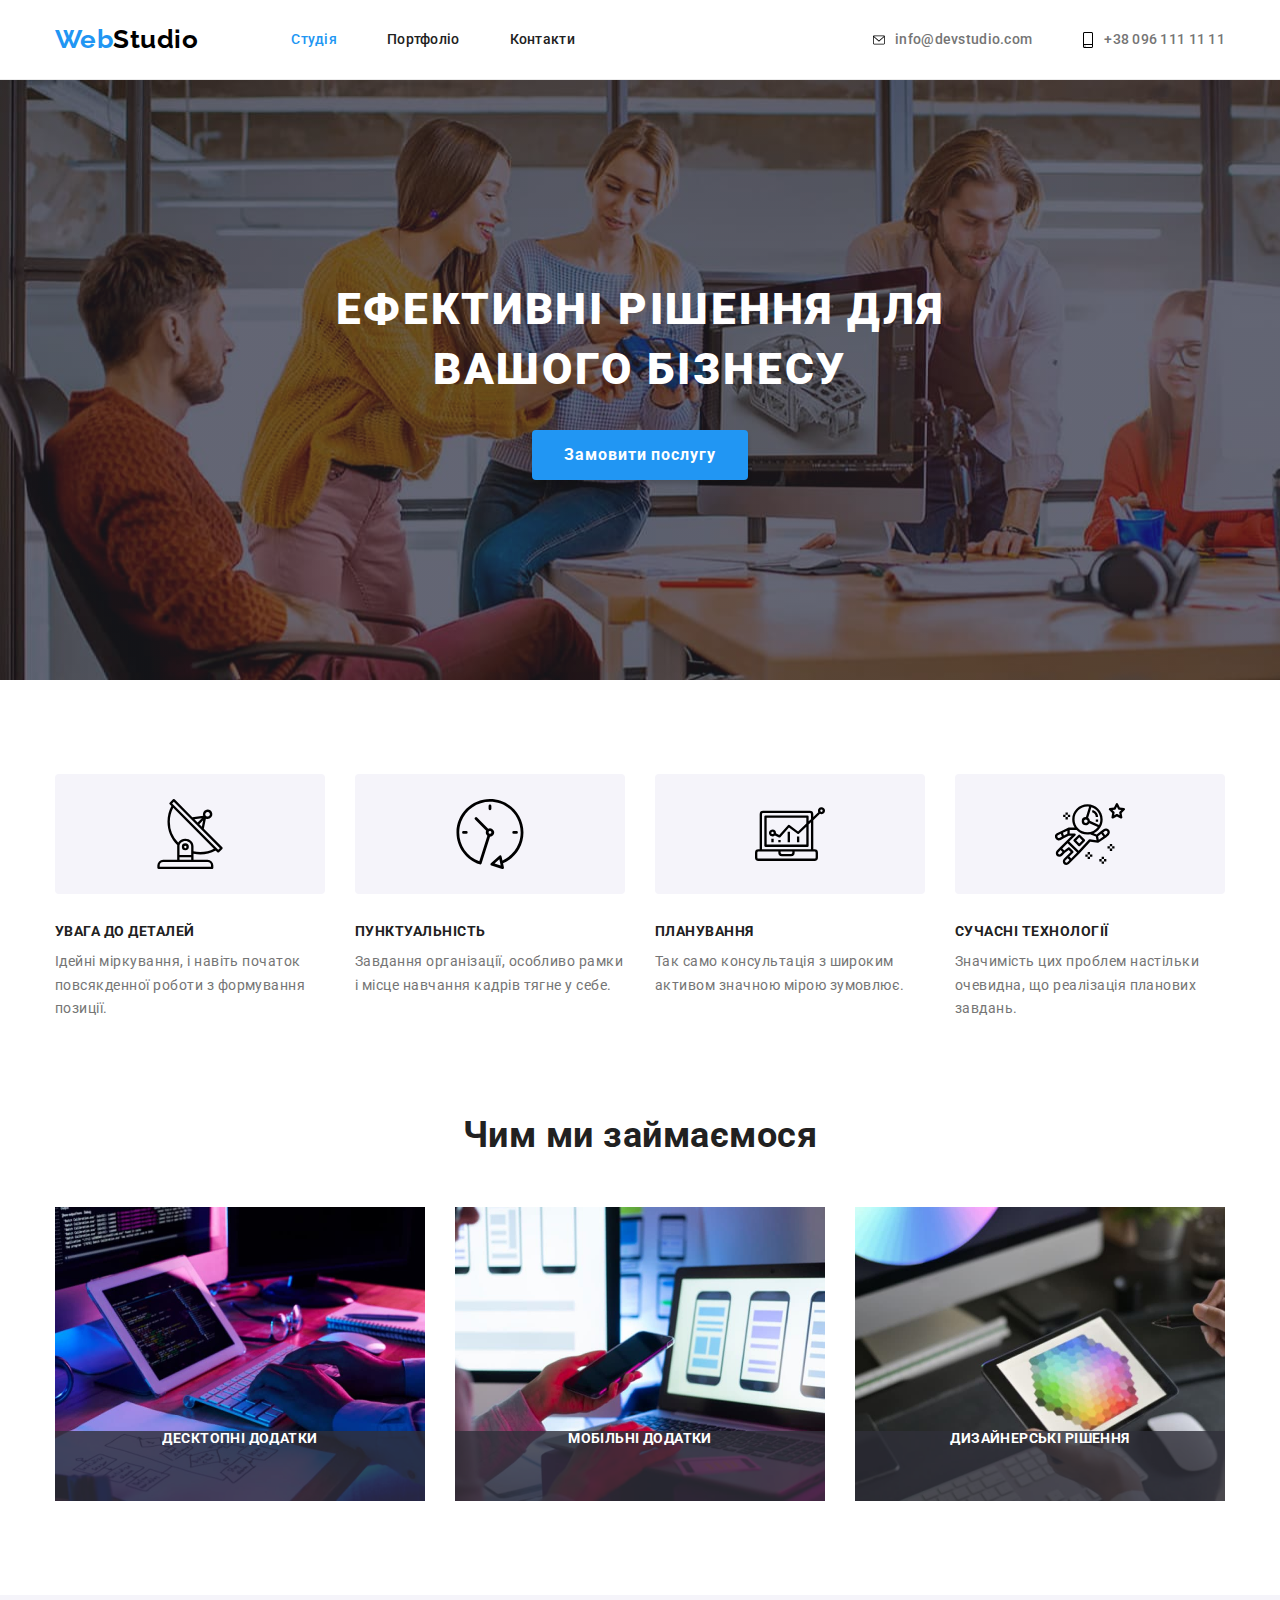
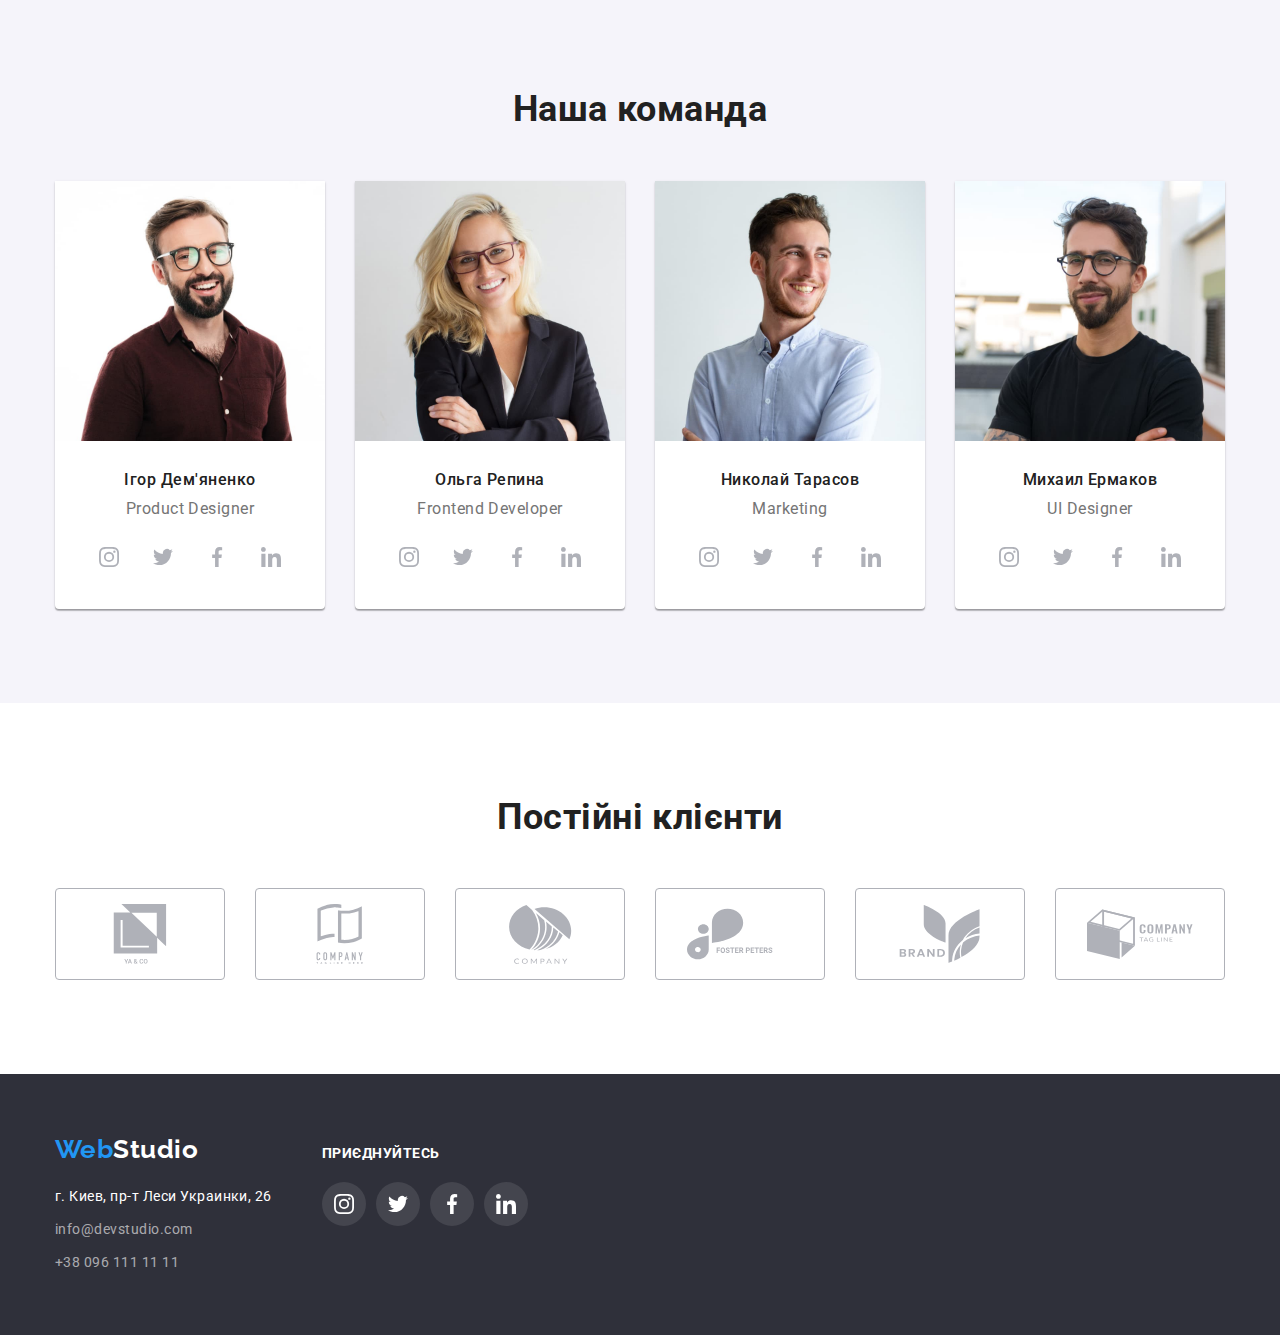
==== index.html @ 1736d243 "add декоративные табличке на фото в секции "чем мы занимаемся"" ====
<!DOCTYPE html>
<html lang="uk">
  <head>
    <meta charset="UTF-8" />
    <meta http-equiv="X-UA-Compatible" content="IE=edge" />
    <meta name="viewport" content="width=device-width, initial-scale=1.0" />
    <link rel="preconnect" href="https://fonts.googleapis.com" />
    <link rel="preconnect" href="https://fonts.gstatic.com" crossorigin />
    <link
      href="https://fonts.googleapis.com/css2?family=Raleway:wght@700&family=Roboto:wght@400;500;700;900&display=swap"
      rel="stylesheet"
    />
    <link
      rel="stylesheet"
      href="https://cdnjs.cloudflare.com/ajax/libs/modern-normalize/1.1.0/modern-normalize.min.css"
    />
    <link rel="stylesheet" href="./css/styles.css" />
    <title>Document</title>
  </head>
  <body>
    <!-- ********************** HEADER ********************** -->
    <header class="header">
      <div class="container">
        <nav class="header__nav">
          <a href="./index.html" class="header__logo header__logo_top"
            ><span class="header__logo_mod">Web</span>Studio</a
          >
          <ul class="header__menu list">
            <li class="header__item">
              <a href="./index.html" class="header__link link current">Студія</a>
            </li>
            <li class="header__item">
              <a href="./portfolio.html" class="header__link link">Портфоліо</a>
            </li>
            <li class="header__item">
              <a href="#" class="header__link link">Контакти</a>
            </li>
          </ul>
        </nav>
        <ul class="header__menu-2 list address">
          <li class="header__item-2">
            <a class="header__contacts link" href="mailto:info@devstudio.com">
              <svg class="header__icon">
                <use
                  class="header__svg"
                  href="./images/icon/symbol-defs-mod.svg#icon-icon-envelope-mod"
                ></use>
              </svg>
              info@devstudio.com
            </a>
          </li>
          <li class="header__item-2">
            <a class="header__contacts link" href="tel:+380961111111">
              <svg class="header__icon">
                <use
                  class="header__svg"
                  href="./images/icon/symbol-defs-mod.svg#icon-icon-smartphone-mod"
                ></use>
              </svg>
              +38 096 111 11 11
            </a>
          </li>
        </ul>
      </div>
      <div class="backdrop is-hidden" data-modal>
        <div class="modal">
          <button class="main__modal-container" data-modal-close>
            <svg class="main__modal-cross">
              <use href="./images/icon/symbol-defs-mod.svg#icon-cross"></use>
            </svg>
          </button>
        </div>
      </div>
    </header>
    <!-- ********************** MAIN ********************** -->
    <main class="main">
      <!-- ********************** Hero ********************** -->
      <section class="main__hero">
        <h1 class="main__hero__head">
          Ефективні рішення для<br />
          вашого бізнесу
        </h1>
        <button class="main__hero__button button-blue" type="button" data-modal-open>
          Замовити послугу
        </button>
      </section>
      <!-- ********************** Наші плюси ********************** -->
      <section class="main__ours-plus">
        <div class="container">
          <h2 class="visibility-hidden">Наші плюси</h2>
          <ul class="list">
            <li class="main__item">
              <div class="main__ours-plus__icon">
                <svg class="main__ours-plus__icon__svg">
                  <use href="./images/icon/symbol-defs-mod.svg#icon-icon-antenna-mod"></use>
                </svg>
              </div>
              <h3 class="main__item__head">Увага до деталей</h3>
              <p class="main__item__text">
                Ідейні міркування, і навіть початок повсякденної роботи з формування позиції.
              </p>
            </li>
            <li class="main__item">
              <div class="main__ours-plus__icon">
                <svg class="main__ours-plus__icon__svg">
                  <use href="./images/icon/symbol-defs-mod.svg#icon-icon-clock-mod"></use>
                </svg>
              </div>
              <h3 class="main__item__head">ПУНКТУАЛЬНІСТЬ</h3>
              <p class="main__item__text">
                Завдання організації, особливо рамки і місце навчання кадрів тягне у себе.
              </p>
            </li>
            <li class="main__item">
              <div class="main__ours-plus__icon">
                <svg class="main__ours-plus__icon__svg">
                  <use href="./images/icon/symbol-defs-mod.svg#icon-icon-diagram-mod"></use>
                </svg>
              </div>
              <h3 class="main__item__head">ПЛАНУВАННЯ</h3>
              <p class="main__item__text">
                Так само консультація з широким активом значною мірою зумовлює.
              </p>
            </li>
            <li class="main__item">
              <div class="main__ours-plus__icon">
                <svg class="main__ours-plus__icon__svg">
                  <use href="./images/icon/symbol-defs-mod.svg#icon-icon-astronaut-mod"></use>
                </svg>
              </div>
              <h3 class="main__item__head">СУЧАСНІ ТЕХНОЛОГІЇ</h3>
              <p class="main__item__text">
                Значимість цих проблем настільки очевидна, що реалізація планових завдань.
              </p>
            </li>
          </ul>
        </div>
      </section>
      <!-- ********************** Чим ми займаємося ********************** -->
      <section class="main__work">
        <div class="container">
          <h2 class="main__work__head">Чим ми займаємося</h2>
          <ul class="main__work__list list">
            <li>
                <div class="main__worck__thumb">
                    <img class="main__work__item" src="./images/photo-1.jpg" alt="Приклад наших робіт №1" width="370" />
                    <div class="main__work__text">Десктопні додатки</div>
                </div>
            </li>
            <li>
                <div class="main__worck__thumb">
                    <img class="main__work__item" src="./images/photo-2.jpg" alt="Приклад наших робіт №2" width="370" />
                    <div class="main__work__text">Мобільні додатки</div>
                </div>
            </li>
            <li>
                <div class="main__worck__thumb">
                    <img class="main__work__item" src="./images/photo-3.jpg" alt="Приклад наших робіт №3" width="370" />
                    <div class="main__work__text">Дизайнерські рішення</div>
                </div>
            </li>
          </ul>
        </div>
      </section>
      <!-- ********************** Наша команда ********************** -->
      <section class="main__team">
        <div class="container">
          <h2 class="main__team__head">Наша команда</h2>
          <ul class="main__team__list list">
            <li class="main__team__item">
              <img src="./images/photo_team_1.jpg" alt="Фото учасника команди №1" width="270" />
              <div class="main__team__conteiner">
                <h3 class="main__team__name">Ігор Дем'яненко</h3>
                <p lang="en" class="main__team__prof">Product Designer</p>
                <ul class="main__team__soclist">
                  <li class="main__team__soclist__item">
                    <a
                      class="main__team__soclist__icon"
                      href="https://www.instagram.com/"
                      target="_blank"
                    >
                      <svg class="main__team__soclist__svg">
                        <use href="./images/icon/symbol-defs-mod.svg#icon-icon-insta-mod"></use>
                      </svg>
                    </a>
                  </li>
                  <li class="main__team__soclist__item">
                    <a
                      class="main__team__soclist__icon"
                      href="https://twitter.com/"
                      target="_blank"
                    >
                      <svg class="main__team__soclist__svg">
                        <use href="./images/icon/symbol-defs-mod.svg#icon-icon-twiter-mod"></use>
                      </svg>
                    </a>
                  </li>
                  <li class="main__team__soclist__item">
                    <a
                      class="main__team__soclist__icon"
                      href="https://www.facebook.com/"
                      target="_blank"
                    >
                      <svg class="main__team__soclist__svg">
                        <use href="./images/icon/symbol-defs-mod.svg#icon-icon-facebook-mod"></use>
                      </svg>
                    </a>
                  </li>
                  <li class="main__team__soclist__item">
                    <a
                      class="main__team__soclist__icon"
                      href="https://www.linkedin.com/"
                      target="_blank"
                    >
                      <svg class="main__team__soclist__svg">
                        <use href="./images/icon/symbol-defs-mod.svg#icon-icon-linkedin-mod"></use>
                      </svg>
                    </a>
                  </li>
                </ul>
              </div>
            </li>
            <li class="main__team__item">
              <img src="./images/photo_team_2.jpg" alt="Фото учасника команди №2" width="270" />
              <div class="main__team__conteiner">
                <h3 class="main__team__name">Ольга Репина</h3>
                <p lang="en" class="main__team__prof">Frontend Developer</p>
                <ul class="main__team__soclist">
                  <li class="main__team__soclist__item">
                    <a
                      class="main__team__soclist__icon"
                      href="https://www.instagram.com/"
                      target="_blank"
                    >
                      <svg class="main__team__soclist__svg">
                        <use href="./images/icon/symbol-defs-mod.svg#icon-icon-insta-mod"></use>
                      </svg>
                    </a>
                  </li>
                  <li class="main__team__soclist__item">
                    <a
                      class="main__team__soclist__icon"
                      href="https://twitter.com/"
                      target="_blank"
                    >
                      <svg class="main__team__soclist__svg">
                        <use href="./images/icon/symbol-defs-mod.svg#icon-icon-twiter-mod"></use>
                      </svg>
                    </a>
                  </li>
                  <li class="main__team__soclist__item">
                    <a
                      class="main__team__soclist__icon"
                      href="https://www.facebook.com/"
                      target="_blank"
                    >
                      <svg class="main__team__soclist__svg">
                        <use href="./images/icon/symbol-defs-mod.svg#icon-icon-facebook-mod"></use>
                      </svg>
                    </a>
                  </li>
                  <li class="main__team__soclist__item">
                    <a
                      class="main__team__soclist__icon"
                      href="https://www.linkedin.com/"
                      target="_blank"
                    >
                      <svg class="main__team__soclist__svg">
                        <use href="./images/icon/symbol-defs-mod.svg#icon-icon-linkedin-mod"></use>
                      </svg>
                    </a>
                  </li>
                </ul>
              </div>
            </li>
            <li class="main__team__item">
              <img src="./images/photo_team_3.jpg" alt="Фото учасника команди №3" width="270" />
              <div class="main__team__conteiner">
                <h3 class="main__team__name">Николай Тарасов</h3>
                <p lang="en" class="main__team__prof">Marketing</p>
                <ul class="main__team__soclist">
                  <li class="main__team__soclist__item">
                    <a
                      class="main__team__soclist__icon"
                      href="https://www.instagram.com/"
                      target="_blank"
                    >
                      <svg class="main__team__soclist__svg">
                        <use href="./images/icon/symbol-defs-mod.svg#icon-icon-insta-mod"></use>
                      </svg>
                    </a>
                  </li>
                  <li class="main__team__soclist__item">
                    <a
                      class="main__team__soclist__icon"
                      href="https://twitter.com/"
                      target="_blank"
                    >
                      <svg class="main__team__soclist__svg">
                        <use href="./images/icon/symbol-defs-mod.svg#icon-icon-twiter-mod"></use>
                      </svg>
                    </a>
                  </li>
                  <li class="main__team__soclist__item">
                    <a
                      class="main__team__soclist__icon"
                      href="https://www.facebook.com/"
                      target="_blank"
                    >
                      <svg class="main__team__soclist__svg">
                        <use href="./images/icon/symbol-defs-mod.svg#icon-icon-facebook-mod"></use>
                      </svg>
                    </a>
                  </li>
                  <li class="main__team__soclist__item">
                    <a
                      class="main__team__soclist__icon"
                      href="https://www.linkedin.com/"
                      target="_blank"
                    >
                      <svg class="main__team__soclist__svg">
                        <use href="./images/icon/symbol-defs-mod.svg#icon-icon-linkedin-mod"></use>
                      </svg>
                    </a>
                  </li>
                </ul>
              </div>
            </li>
            <li class="main__team__item">
              <img src="./images/photo_team_4.jpg" alt="Фото учасника команди №4" width="270" />
              <div class="main__team__conteiner">
                <h3 class="main__team__name">Михаил Ермаков</h3>
                <p lang="en" class="main__team__prof">UI Designer</p>
                <ul class="main__team__soclist">
                  <li class="main__team__soclist__item">
                    <a
                      class="main__team__soclist__icon"
                      href="https://www.instagram.com/"
                      target="_blank"
                    >
                      <svg class="main__team__soclist__svg">
                        <use href="./images/icon/symbol-defs-mod.svg#icon-icon-insta-mod"></use>
                      </svg>
                    </a>
                  </li>
                  <li class="main__team__soclist__item">
                    <a
                      class="main__team__soclist__icon"
                      href="https://twitter.com/"
                      target="_blank"
                    >
                      <svg class="main__team__soclist__svg">
                        <use href="./images/icon/symbol-defs-mod.svg#icon-icon-twiter-mod"></use>
                      </svg>
                    </a>
                  </li>
                  <li class="main__team__soclist__item">
                    <a
                      class="main__team__soclist__icon"
                      href="https://www.facebook.com/"
                      target="_blank"
                    >
                      <svg class="main__team__soclist__svg">
                        <use href="./images/icon/symbol-defs-mod.svg#icon-icon-facebook-mod"></use>
                      </svg>
                    </a>
                  </li>
                  <li class="main__team__soclist__item">
                    <a
                      class="main__team__soclist__icon"
                      href="https://www.linkedin.com/"
                      target="_blank"
                    >
                      <svg class="main__team__soclist__svg">
                        <use href="./images/icon/symbol-defs-mod.svg#icon-icon-linkedin-mod"></use>
                      </svg>
                    </a>
                  </li>
                </ul>
              </div>
            </li>
          </ul>
        </div>
      </section>
      <!-- ********************** Постійні клієнти ********************** -->
      <section class="main__clients">
        <div class="container">
          <h2 class="main__clients__head">Постійні клієнти</h2>
          <ul class="main__clients__list">
            <li class="main__clients__list__item">
              <a class="main__clients__icon" href="https://www.google.com/" target="_blank">
                <svg class="main__clients_svg">
                  <use
                    class="main__cliente-icon"
                    href="./images/icon/symbol-defs-mod.svg#icon-icon-brendLogo-1-mod"
                  ></use>
                </svg>
              </a>
            </li>
            <li class="main__clients__list__item">
              <a class="main__clients__icon" href="https://www.google.com/" target="_blank">
                <svg class="main__clients_svg">
                  <use
                    class="main__cliente-icon"
                    href="./images/icon/symbol-defs-mod.svg#icon-icon-brendLogo-2-mod"
                  ></use>
                </svg>
              </a>
            </li>
            <li class="main__clients__list__item">
              <a class="main__clients__icon" href="https://www.google.com/" target="_blank">
                <svg class="main__clients_svg">
                  <use
                    class="main__cliente-icon"
                    href="./images/icon/symbol-defs-mod.svg#icon-icon-brendLogo-3-mod"
                  ></use>
                </svg>
              </a>
            </li>
            <li class="main__clients__list__item">
              <a class="main__clients__icon" href="https://www.google.com/" target="_blank">
                <svg class="main__clients_svg">
                  <use
                    class="main__cliente-icon"
                    href="./images/icon/symbol-defs-mod.svg#icon-icon-brendLogo-4-mod"
                  ></use>
                </svg>
              </a>
            </li>
            <li class="main__clients__list__item">
              <a class="main__clients__icon" href="https://www.google.com/" target="_blank">
                <svg class="main__clients_svg">
                  <use
                    class="main__cliente-icon"
                    href="./images/icon/symbol-defs-mod.svg#icon-icon-brendLogo-5-mod"
                  ></use>
                </svg>
              </a>
            </li>
            <li class="main__clients__list__item">
              <a class="main__clients__icon" href="https://www.google.com/" target="_blank">
                <svg class="main__clients_svg">
                  <use
                    class="main__cliente-icon"
                    href="./images/icon/symbol-defs-mod.svg#icon-icon-brendLogo-6-mod"
                  ></use>
                </svg>
              </a>
            </li>
          </ul>
        </div>
      </section>
    </main>
    <!-- ********************** FOOTER ********************** -->
    <footer class="footer">
      <div class="container">
        <div class="contacts-container">
          <a href="./index.html" class="header__logo footer__logo_bot"
            ><span class="header__logo_mod">Web</span>Studio</a
          >
          <address class="address">
            <ul class="footer__list list">
              <li class="footer__list__item">
                <a
                  href="https://goo.gl/maps/CPtrU1FHBa2aNyZL9"
                  target="_blank"
                  rel="noopener noreferrer"
                  class="link"
                  >г. Киев, пр-т Леси Украинки, 26</a
                >
              </li>
              <li>
                <a href="mailto:info@devstudio.com" class="footer__address link"
                  >info@devstudio.com</a
                >
              </li>
              <li>
                <a href="tel:+380961111111" class="footer__address link">+38 096 111 11 11</a>
              </li>
            </ul>
          </address>
        </div>
        <div class="soc-container">
          <p class="footer__soc-container__head">приєднуйтесь</p>
          <ul class="footer__soclist">
            <li class="footer__soclist__item">
              <a class="footer__icon" href="https://www.instagram.com/" target="_blank">
                <svg class="footer__svg">
                  <use href="./images/icon/symbol-defs-mod.svg#icon-icon-insta-mod"></use>
                </svg>
              </a>
            </li>
            <li class="footer__soclist__item">
              <a class="footer__icon" href="https://twitter.com//" target="_blank">
                <svg class="footer__svg">
                  <use href="./images/icon/symbol-defs-mod.svg#icon-icon-twiter-mod"></use>
                </svg>
              </a>
            </li>
            <li class="footer__soclist__item">
              <a class="footer__icon" href="https://www.facebook.com/" target="_blank">
                <svg class="footer__svg">
                  <use href="./images/icon/symbol-defs-mod.svg#icon-icon-facebook-mod"></use>
                </svg>
              </a>
            </li>
            <li class="footer__soclist__item">
              <a class="footer__icon" href="https://www.linkedin.com/" target="_blank">
                <svg class="footer__svg">
                  <use href="./images/icon/symbol-defs-mod.svg#icon-icon-linkedin-mod"></use>
                </svg>
              </a>
            </li>
          </ul>
        </div>
      </div>
    </footer>
    <script src="./modal.js"></script>
  </body>
</html>
---- css/styles.css ----
:root {
    --main-color: #2196F3;
    --headers-color: #212121;
    --text-color: #757575;
    --color-blu-fon: #fff;
    --button-hover-color: #188CE8;
    --background-color: #2F303A;
    --border-color: #ECECEC;
    --primary-font: 'Roboto', sans-serif;
    --secondary-font: 'Raleway', sans-serif;

}

/* Global mod */

h1,h2,h3,h4,h5,h6,p,ul,li {
    list-style: none;
    margin: 0;
    padding: 0;
}

img {
    display: block;
}

*,
*::before,
*::after {
    box-sizing: border-box;
}

body {
    font-family: var(--primary-font);
    letter-spacing: 0.03em;
    background-color: #fff;
    max-width: 1600px;
}

.link {
    text-decoration: none;
    color: #fff;
}

.list {
    list-style: none;
    padding-left: 0;
}

.button:hover, .button:focus {
    color: var(--button-hover-color);
}

.button-blue:hover, .button-blue:focus  {
    border-radius: 4px;

    color: var(--color-blu-fon);
    background-color: var(--button-hover-color);
    box-shadow: 0px 3px 1px rgba(0, 0, 0, 0.1), 
    0px 1px 2px rgba(0, 0, 0, 0.08), 
    0px 2px 2px rgba(0, 0, 0, 0.12);
}

.button,
.button-blue {
    cursor: pointer;
}

.link:hover, .link:focus {
    color: var(--main-color);
    fill: var(--main-color);
}

.address {
    font-style: normal;
}

.link.current {
    color: var(--main-color);
}

.container {
    display: flex;
    flex-direction: column;
    justify-content: center;
    width: 1200px;
    padding-left: 15px;
    padding-right: 15px;
    margin-left: auto;
    margin-right: auto;
}

.visibility-hidden {
    position: absolute;
    width: 1px;
    height: 1px;
    margin: -1px;
    border: 0;
    padding: 0;
    clip-path: inset(100%);
    clip: rect(0 0 0 0);
    overflow: hidden;
}
/* -----------------------------------------------------------------  HEADER  -----------------------------------------------------------------*/

.header {
    display: flex;
    height: 80px;
    border-bottom: solid var(--border-color) 1px;
}

.header > .container {
    flex-direction: row;
}

.header__nav {
    display: flex;
    align-items: center;
}

.header__menu {
    display: flex;
    margin-left: 93px;
}

.header__link {
    padding-top: 15px;
    padding-bottom: 15px;
}

.header__menu .header__item + .header__item {
    margin-left: 50px;
}

.header__menu-2 {
    display: flex;
    margin-left: auto;
    align-items: center;
}

.header__menu-2 .header__item-2 + .header__item-2 {
    margin-left: 50px;
}

.header__icon {
    width: 12px;
    height: 16px;
    margin-right: 10px;
}

.header__logo {
    font-family: var(--secondary-font);
    font-weight: 700;
    font-size: 26px;
    line-height: 1.19;

    text-decoration: none;
}

.header__logo_top {
    color: #000;
    margin-top: auto;
    margin-bottom: auto;
}

.header__logo_mod {
    color: var(--main-color);
}

.header__link {
    font-weight: 500;
    font-size: 14px;
    line-height: 1.14;
    letter-spacing: 0.02em;
    color: var(--headers-color);
}

.header__link:focus {
    color: var(--main-color);
}

.header__contacts {
    display: flex;
    font-weight: 500;
    font-size: 14px;
    line-height: 1.14;
    letter-spacing: 0.02em;
    color: var(--text-color);
}

/* -------------------------------------------------------------------  MAIN  -------------------------------------------------------------------*/

/* Hero */

.main {
    text-align: center;
    justify-content: center;
}

.main__hero {
    max-width: 1600px;
    padding-top: 200px;
    padding-bottom: 200px;

    background-repeat: no-repeat;
    background-image:  linear-gradient(
        to right, 
        rgba(47,48,58,0.4),
        rgba(47,48,58,0.4)
    ), url(../images/hero-img-mod.jpg);
}

.main__hero__head {
    padding-bottom: 30px;

    font-family: var(--color-blu-fon);
    font-weight: 900;
    font-size: 44px;
    line-height: 1.36;
    letter-spacing: 0.06em;
    text-transform: uppercase;
    color: #FFFFFF;
}

.main__hero__button {
    height: 50px;
    width: 216px;

    font-family: var(--primary-font);
    font-weight: 700;
    font-size: 16px;
    line-height: 1.88;
    letter-spacing: 0.06em;
    box-shadow: 0px 4px 4px rgba(0, 0, 0, 0.15);
    border-radius: 4px;
    border: var(--main-color);
    color: var(--color-blu-fon);
    background-color: var(--main-color);
}

/* Modal */
.backdrop {
    position: fixed;
    top: 0;
    left: 0;

    width: 100%;
    height: 100%;

    background: rgba(0, 0, 0, 0.2);
}

.backdrop.is-hidden {
    opacity: 0;
    pointer-events: none;
    visibility: hidden;
}

.modal {
    position: absolute;
    top: 50%;
    left: 50%;
    transform: translate(-50%, -50%);

    min-width: 528px;
    min-height: 581px;

    background-color: #FFFFFF;
}

.main__modal-container {
    position: absolute;
    top: 5px;
    right: 5px;
    width: 30px;
    height: 30px;

    border-radius: 50%;
    border: 1px solid rgba(0, 0, 0, 0.1);
    background: #FFFFFF;

}

.main__modal-cross {
    display: flex;
    justify-content: center;
    align-items: center;
    width: 18px;
    height: 18px;
}

/*Наші плюси*/

.main__ours-plus {
    padding-top: 94px;
    padding-bottom: 94px;

}

.main__ours-plus ul {
    display: flex;
}

.list .main__item + .main__item {
    margin-left: 30px;
}

.main__ours-plus__icon {
    display: flex;
    width: 270px;
    height: 120px;
    margin-bottom: 30px;
    justify-content: center;
    align-items: center;

    background-color: #F5F4FA;
    border-radius: 4px;
}

.main__ours-plus__icon__svg {
    width: 70px;
    height: 70px;
}

.main__item__head {
    margin-bottom: 10px;
    font-weight: 700;

    text-align: left;
    font-size: 14px;
    line-height: 1.14;
    text-transform: uppercase;
    color: var(--headers-color);    
}

.main__item__text {
    text-align: left;
    font-size: 14px;
    line-height: 1.71;
    color: var(--text-color);    
}

/* Чим ми займаємося */

.main__work {
    padding-bottom: 94px;
}

.main__work__head {
    margin-top: 0;
    margin-bottom: 50px;
    
    font-weight: 700;
    font-size: 36px;
    line-height: 1.16;
    text-align: center;
    color: var(--headers-color);
}

.main__work__list{
    display: flex;
}

.main__work__list li + li {
    margin-left: 30px;
}

.main__worck__thumb {
    position: relative;

    font-family: var(--primary-font);
    font-weight: 700;
    font-size: 14px;
    line-height: 1.14;
    text-align: center;
    letter-spacing: 0.03em;
    text-transform: uppercase;

    color: #FFFFFF;
}

.main__work__text {
    position: absolute;
    bottom: 0;

    height: 70px;
    width: 100%;

    background: rgba(47, 48, 58, 0.8);
}

/* Наша команда */

.main__team {
    padding-top: 94px;
    padding-bottom: 94px;

    background-color: #F5F4FA;
}

.main__team__head {
    margin-bottom: 50px;

    font-weight: 700;
    font-size: 36px;
    line-height: 1.16;
    text-align: center;
    color: var(--headers-color);

}

.main__team__list {
    display: flex;
    justify-content: center;
}

.main__team__conteiner {
    padding: 30px 32px;
}

.main__team__list > li+li {
    margin-left: 30px;
}

.main__team__item {
    background-color: #fff;
    box-shadow: 0px 1px 3px rgba(0, 0, 0, 0.12), 
    0px 1px 1px rgba(0, 0, 0, 0.14), 
    0px 2px 1px rgba(0, 0, 0, 0.2);
    border-radius: 0px 0px 4px 4px;
}

.main__team__name {
    margin-bottom: 10px;

    font-weight: 500;
    font-size: 16px;
    line-height: 1.18;
    text-align: center;
    color: var(--headers-color);
}

.main__team__prof {
    margin-bottom: 16px;
    font-size: 16px;
    line-height: 1.18;
    text-align: center;
    color: var(--text-color);
}

.main__team__soclist {
    display: flex;
}

.main__team__soclist__item {
    margin-left: 0;
}

.main__team__soclist .main__team__soclist__item + .main__team__soclist__item {
    margin-left: 10px;
}

.main__team__soclist__icon {
    width: 44px;
    height: 44px;

    display: flex;
    justify-content: center;
    align-items: center;
    border-radius: 50%;
    fill: #AFB1B8;
}

.main__team__soclist__icon:hover, .main__team__soclist__icon:focus {
    background-color: var(--main-color);
    fill: #fff;
}

.main__team__soclist__svg {
    width: 20px;
    height: 20px;
}

/* Постійні клієнти */

.main__clients {
    padding-top: 94px;
    padding-bottom: 94px;
}

.main__clients__head {
    margin-bottom: 50px;

    font-family: var(--primary-font);
    font-weight: 700;
    font-size: 36px;
    line-height: 1.16;
    text-align: center;
    color: #212121;
}

.main__clients__list {
    display: flex;
    flex-direction: row;
    padding-left: 0;
}

.main__clients__icon {
    display: flex;
    width: 170px;
    height: 92px;
    justify-content: center;
    align-items: center;
    
    border: 1px solid #AFB1B8;
    border-radius: 4px;
    fill: #AFB1B8;
}

.main__clients__icon:hover, .main__clients__icon:focus {
    fill: var(--main-color);
    border: 1px solid var(--main-color);
}

.main__clients__list .main__clients__list__item + .main__clients__list__item {
    margin-left: 30px;
}

.main__clients_svg {
    width: 106px;
    height: 60px;

}

/* -------------------------------------------------------------  MAIN PORTFOLIO ----------------------------------------------------------------*/
/* Фiльтри */

.main-port {
    padding-top: 94px;
    padding-bottom: 94px;

    justify-content: center;
    align-items: center;
}


.main-port__list {
    display: flex;
    justify-content: center;
    margin-bottom: 50px;
    margin-top: 0;
}

.main-port__list li+li {
    margin-left: 8px;
}

.main-port__container {
    padding-top: 20px;
    padding-bottom: 20px;
    padding-left: 24px;
    padding-right: 24px;
    width: 370px;

    border-left: 1px solid #EEEEEE;
    border-right: 1px solid #EEEEEE;
    border-bottom: 1px solid #EEEEEE;
}

.main-port__list-2 {
    display: flex;
    flex-wrap: wrap;
}

.main-port__list-2 li {
    margin-left: 30px;
    margin-bottom: 30px;
}

.main-port__list-2 li:hover {
    box-shadow: 0px 4px 4px rgba(0, 0, 0, 0.25);
}

.main-port__list-2 li:nth-last-child(3n) {
    margin-left: 0;
}

.main-port__list-2 li:nth-last-child(-n+3) {
    margin-bottom: 0;
}

.main-port__list__item {
    padding: 6px 22px;
    border-radius: 4px;
    border: none;

    background-color: #F5F4FA;
    font-family: var(--primary-font);
    font-weight: 500;
    font-size: 16px;
    line-height: 1.62;
    letter-spacing: 0.03em;
    color: var(--headers-color);   
}

.main-port__list__head {
    margin-bottom: 4px;

    font-family: var(--primary-font);
    font-weight: 700;
    font-size: 18px;
    line-height: 2;
    letter-spacing: 0.06em;
    color: var(--headers-color);
}

.main-port__list__description {
    font-size: 16px;
    line-height: 1.88;
    color: var(--text-color);
}
/* ------------------------------------------------------------------  FOOTER  ------------------------------------------------------------------*/

.footer {
    padding-top: 60px;
    padding-bottom: 60px;

    background-color: var(--background-color);
}

.footer > .container {
    display: flex;
    flex-direction: row;
    justify-content: left;

}

.header__logo {
    font-family: var(--secondary-font);
    font-weight: 700;
    font-size: 1.19;
    line-height: 31px;
    text-decoration: none;
}

.footer__logo_bot {
    display: block;
    color: #fff;
    margin-bottom: 20px;
}

.header__logo_mod {
    color: var(--main-color);
}

.footer__address {
    font-size: 14px;
    line-height: 1.71;
    color: rgba(255, 255, 255, 0.6);
}

.footer__list__item {
    font-family: var(--primary-font);
    font-size: 14px;
    line-height: 1.71;
}

.footer__list li {
    margin-bottom: 9px;
}

.footer__list li:last-child {
    margin-bottom: 0;
}

.soc-container {
    margin-left: 50px;
    padding-top: 12px;

    flex-direction: column;
}

.footer__soc-container__head {
    margin-bottom: 20px;
    
    font-family: var(--primary-font);
    font-weight: 700;
    font-size: 14px;
    line-height: 1.14;
    text-transform: uppercase;
    color: #FFFFFF;
}

.footer__soclist {
    display: flex;
    flex-direction: row;
    padding: 0;
}

.footer__icon {
    display: flex;
    width: 44px;
    height: 44px;
    border-radius: 50%;
    justify-content: center;
    align-items: center;

    background-color: rgba(255, 255, 255, 0.1);
}

.footer__icon:hover, .footer__icon:focus {
    background-color: var(--main-color);
}

.footer__soclist .footer__soclist__item + .footer__soclist__item {
    margin-left: 10px;
}

.footer__svg {
    width: 20px;
    height: 20px;
    fill: #FFFFFF;
}
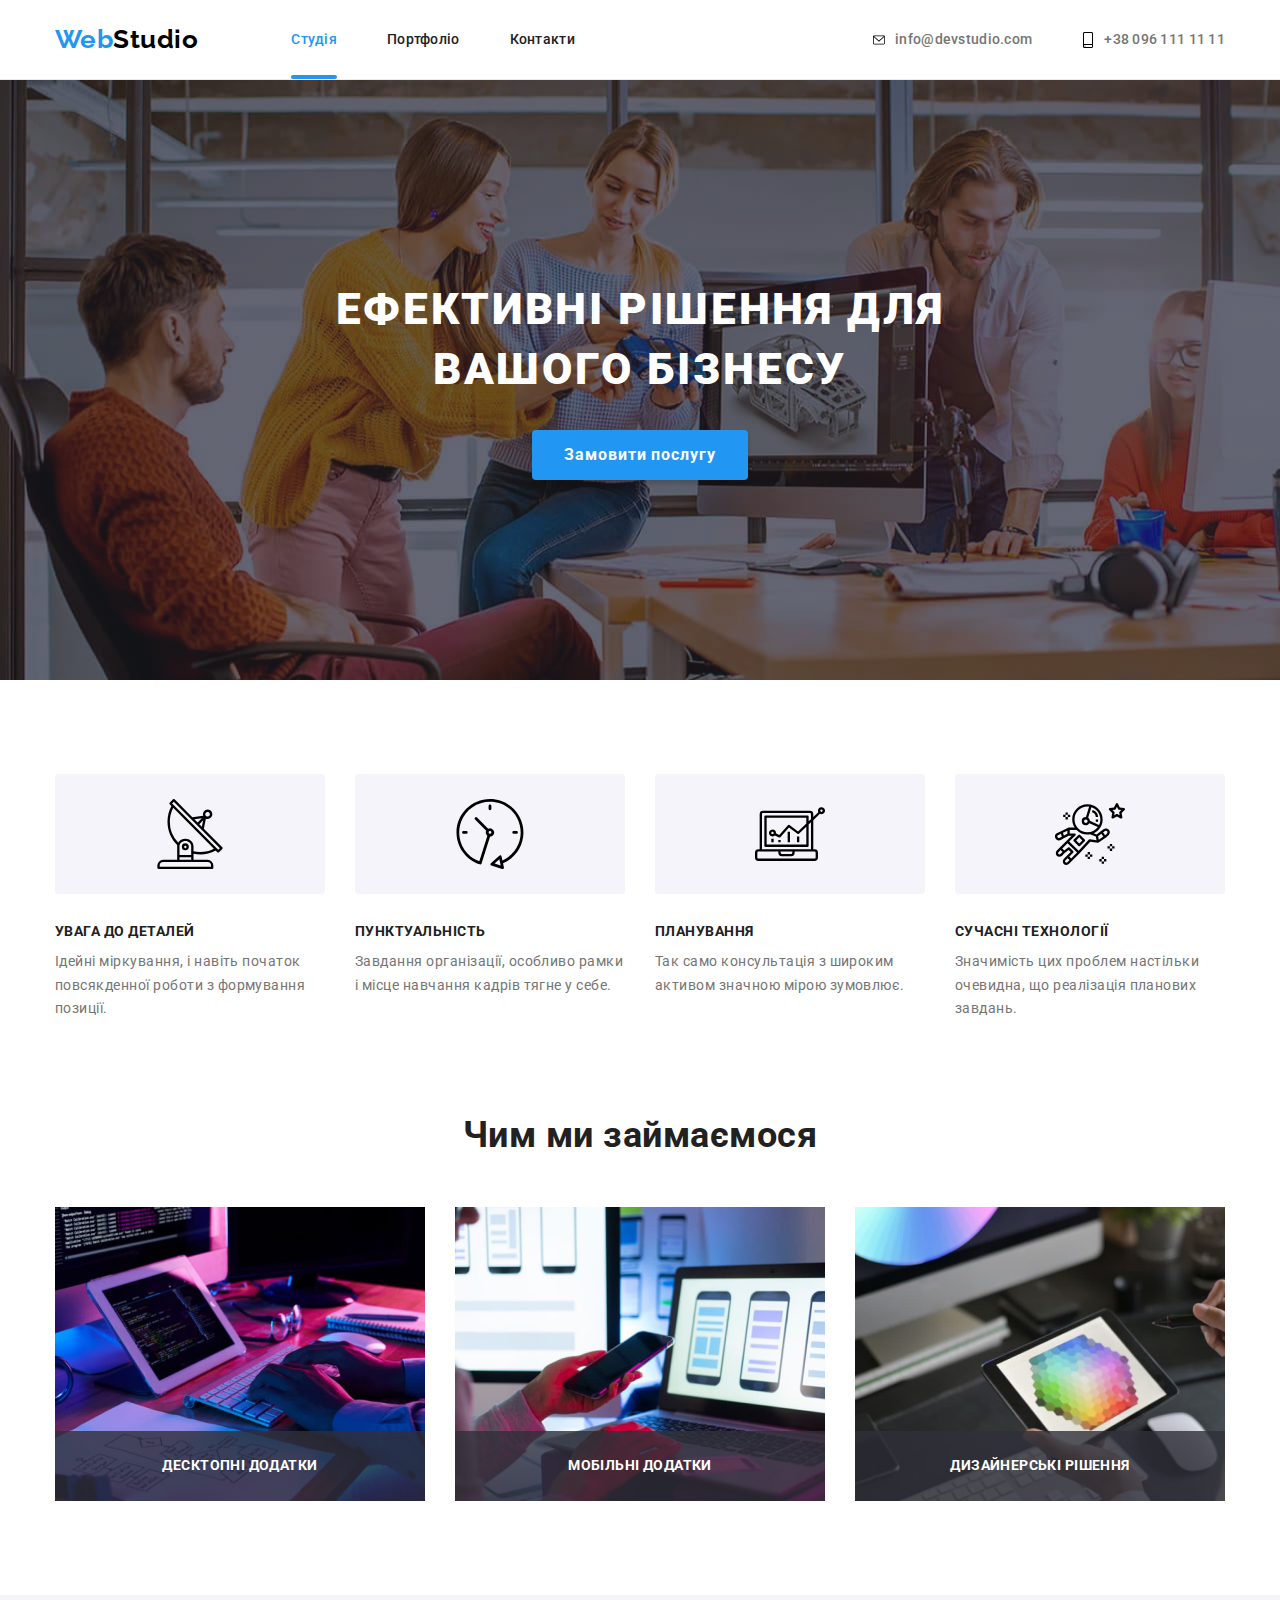
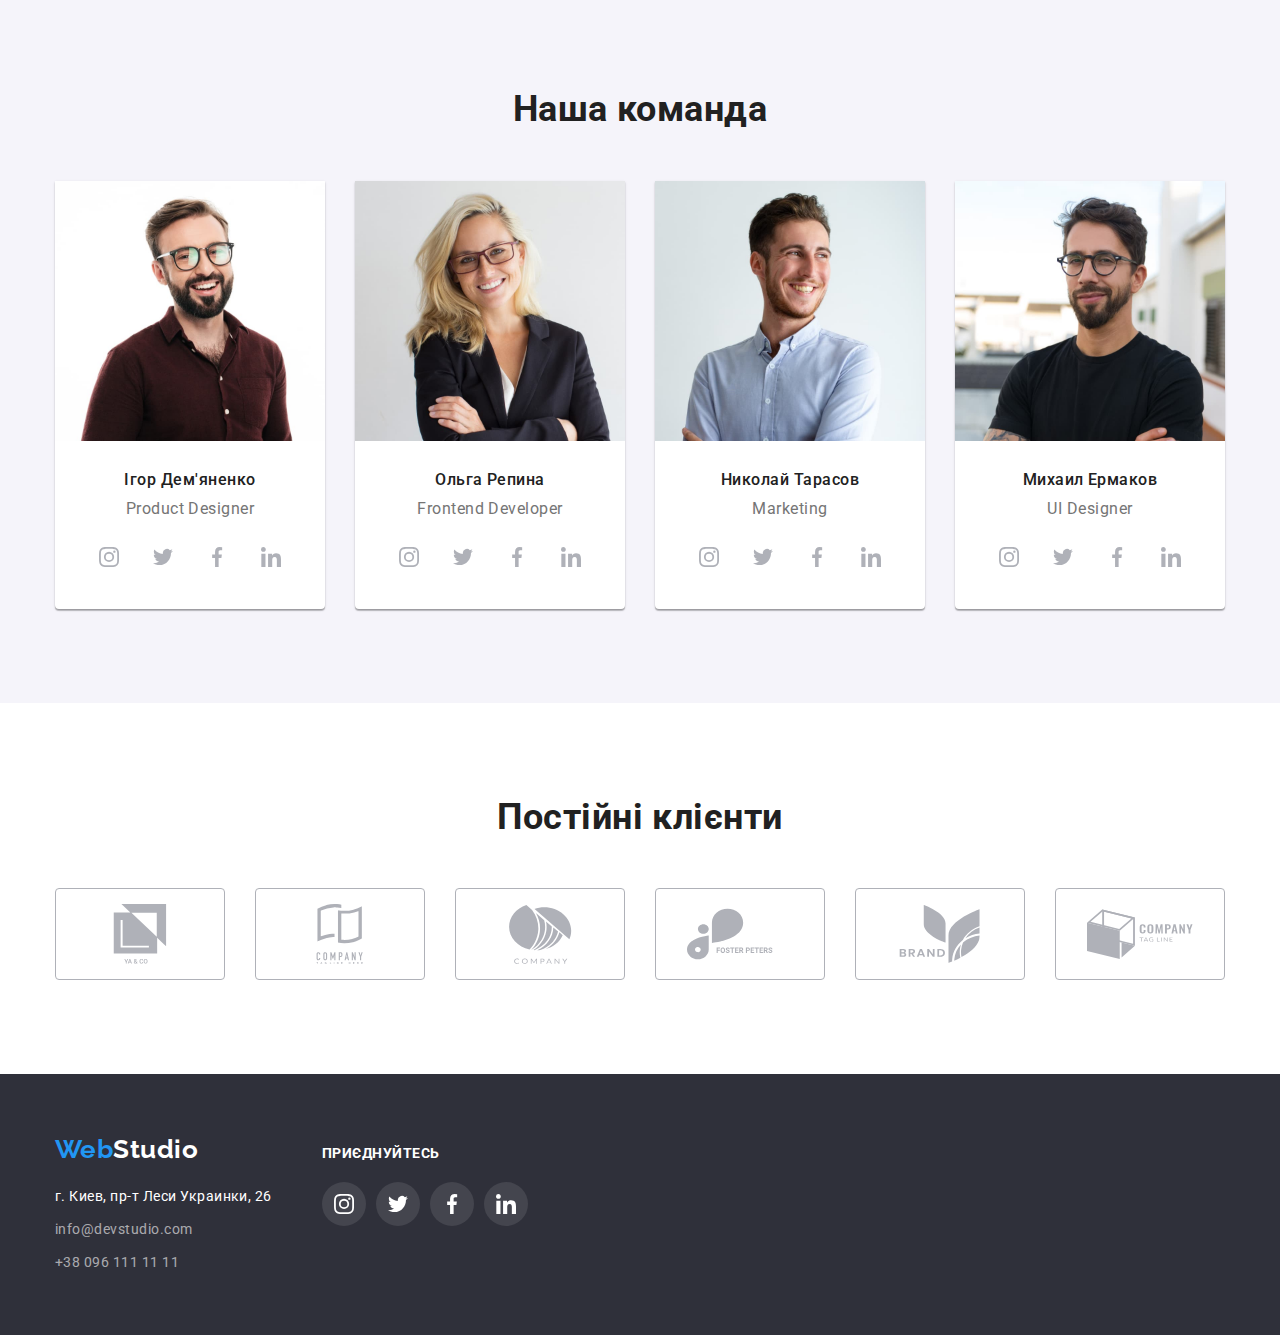
==== commit c90d0b84: "add эффекты подчёркивание для пунктов навигации" ====
--- a/index.html
+++ b/index.html
@@ -141,23 +141,17 @@
         <div class="container">
           <h2 class="main__work__head">Чим ми займаємося</h2>
           <ul class="main__work__list list">
-            <li>
-                <div class="main__worck__thumb">
-                    <img class="main__work__item" src="./images/photo-1.jpg" alt="Приклад наших робіт №1" width="370" />
-                    <div class="main__work__text">Десктопні додатки</div>
-                </div>
-            </li>
-            <li>
-                <div class="main__worck__thumb">
-                    <img class="main__work__item" src="./images/photo-2.jpg" alt="Приклад наших робіт №2" width="370" />
-                    <div class="main__work__text">Мобільні додатки</div>
-                </div>
-            </li>
-            <li>
-                <div class="main__worck__thumb">
-                    <img class="main__work__item" src="./images/photo-3.jpg" alt="Приклад наших робіт №3" width="370" />
-                    <div class="main__work__text">Дизайнерські рішення</div>
-                </div>
+            <li class="main__work__thumb">
+                <img class="main__work__item" src="./images/photo-1.jpg" alt="Приклад наших робіт №1" width="370" />
+                <p class="main__work__text">Десктопні додатки</p>
+            </li>
+            <li class="main__work__thumb">
+                <img class="main__work__item" src="./images/photo-2.jpg" alt="Приклад наших робіт №2" width="370" />
+                <p class="main__work__text">Мобільні додатки</p>
+            </li>
+            <li class="main__work__thumb">
+                <img class="main__work__item" src="./images/photo-3.jpg" alt="Приклад наших робіт №3" width="370" />
+                <p class="main__work__text">Дизайнерські рішення</p>
             </li>
           </ul>
         </div>
--- a/css/styles.css
+++ b/css/styles.css
@@ -78,6 +78,24 @@
     color: var(--main-color);
 }
 
+.header__link {
+    position: relative;
+}
+
+.link.current::after {
+    position: absolute;
+    bottom: 0;
+    left: 0;
+    width: 100%;
+    height: 4px;
+
+    content: '';
+
+    background-color: var(--main-color);
+    border: none;
+    border-radius: 2px;
+}
+
 .container {
     display: flex;
     flex-direction: column;
@@ -123,8 +141,8 @@
 }
 
 .header__link {
-    padding-top: 15px;
-    padding-bottom: 15px;
+    padding-top: 32px;
+    padding-bottom: 32px;
 }
 
 .header__menu .header__item + .header__item {
@@ -364,7 +382,7 @@
     margin-left: 30px;
 }
 
-.main__worck__thumb {
+.main__work__thumb {
     position: relative;
 
     font-family: var(--primary-font);
@@ -382,6 +400,9 @@
     position: absolute;
     bottom: 0;
 
+    display: flex;
+    justify-content: center;
+    align-items: center;
     height: 70px;
     width: 100%;
 
@@ -586,6 +607,59 @@
 
 .main-port__list-2 li:nth-last-child(-n+3) {
     margin-bottom: 0;
+}
+
+.main-port__thumb {
+    position: relative;
+
+    display: inline-block;
+    width: 370px;
+    height: 294px;
+}
+
+.main-port__thumb::before {
+    content: '';
+
+    position: absolute;
+    left: 0;
+    top: 0;
+
+    width: 100%;
+    height: 100%;
+
+    background: rgba(33, 150, 243, 0.9);
+    opacity: 0;
+}
+
+/* .main-port__overlay {
+    position: absolute;
+    left: 0;
+    top: 0;
+
+    width: 100%;
+    height: 100%;
+
+    color: #fff;
+    opacity: 0;
+}
+
+.main-port__overlay::before {
+    content: '';
+
+    position: absolute;
+    left: 0;
+    top: 0;
+
+    width: 100%;
+    height: 100%;
+
+    color: #fff;
+    opacity: 0;
+} */
+
+.main-port__thumb:hover::before, 
+.main-port__overlay:hover::before {
+    opacity: 1;
 }
 
 .main-port__list__item {
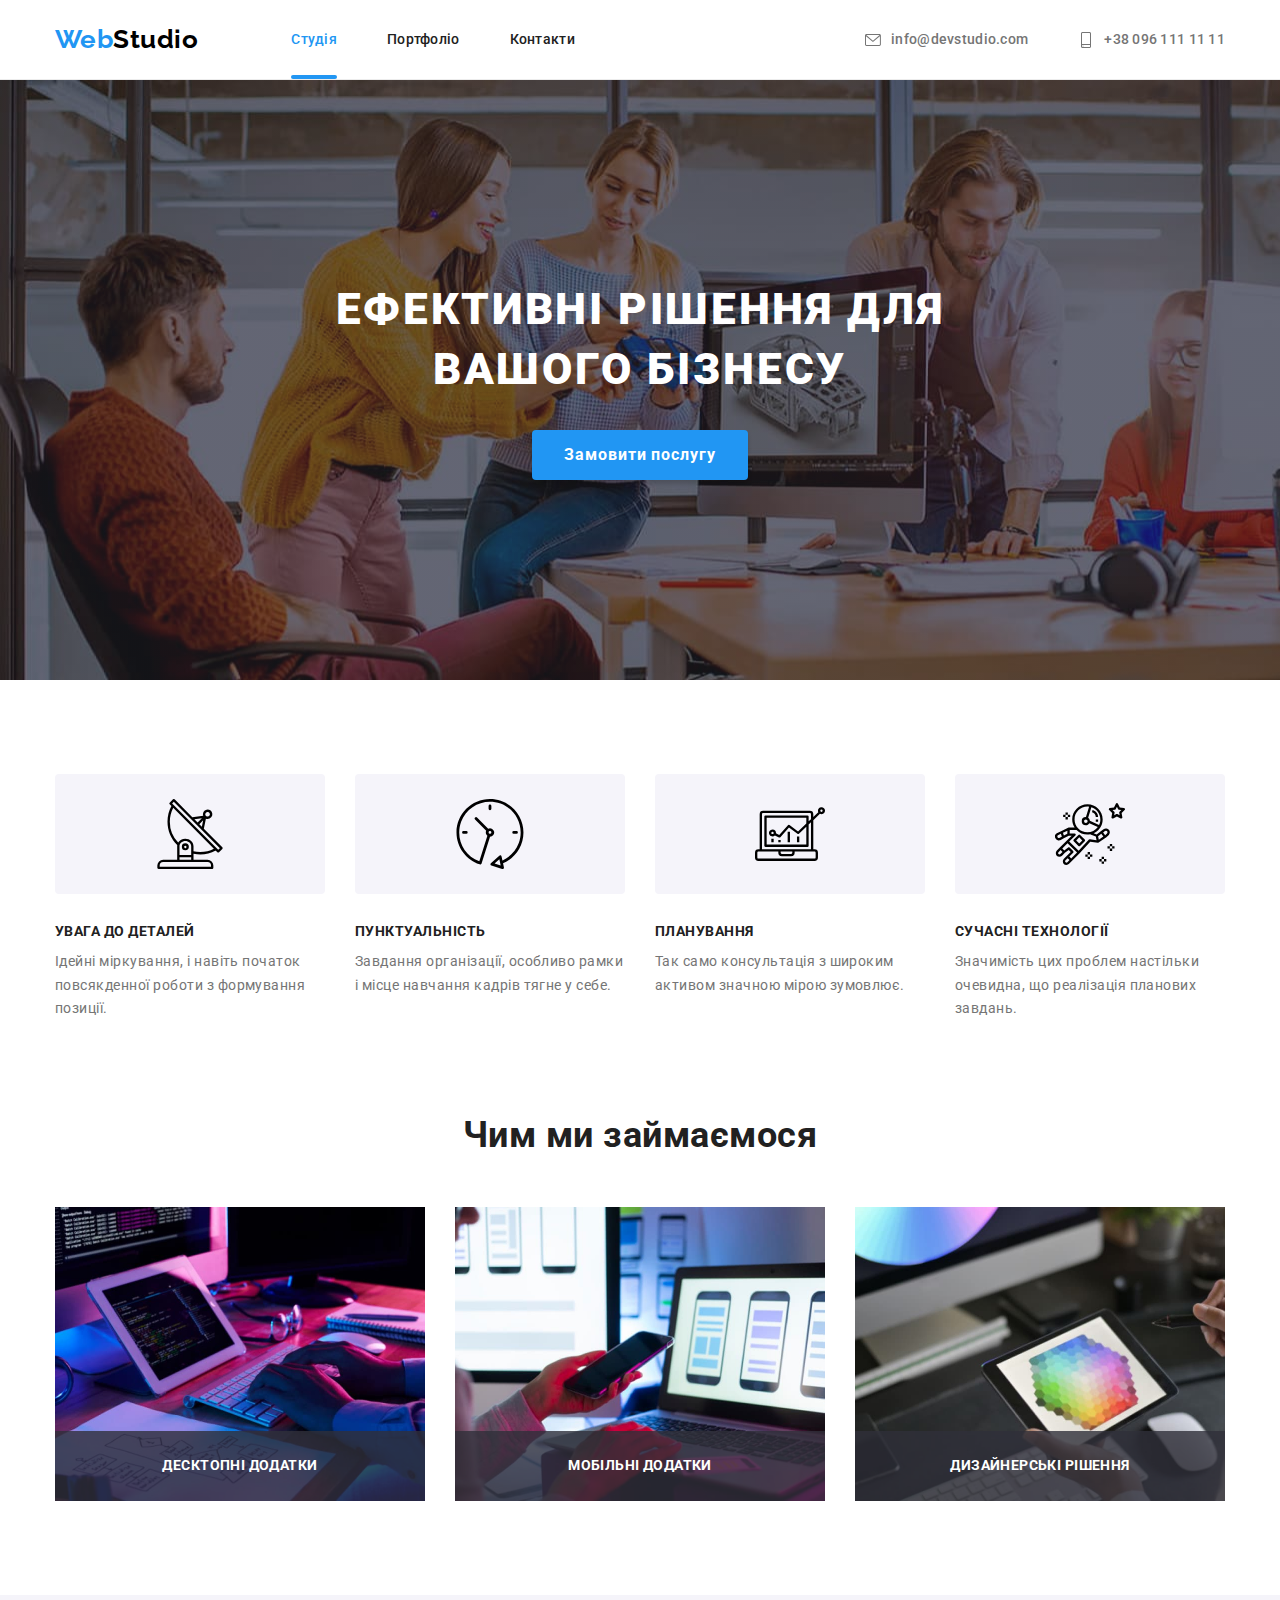
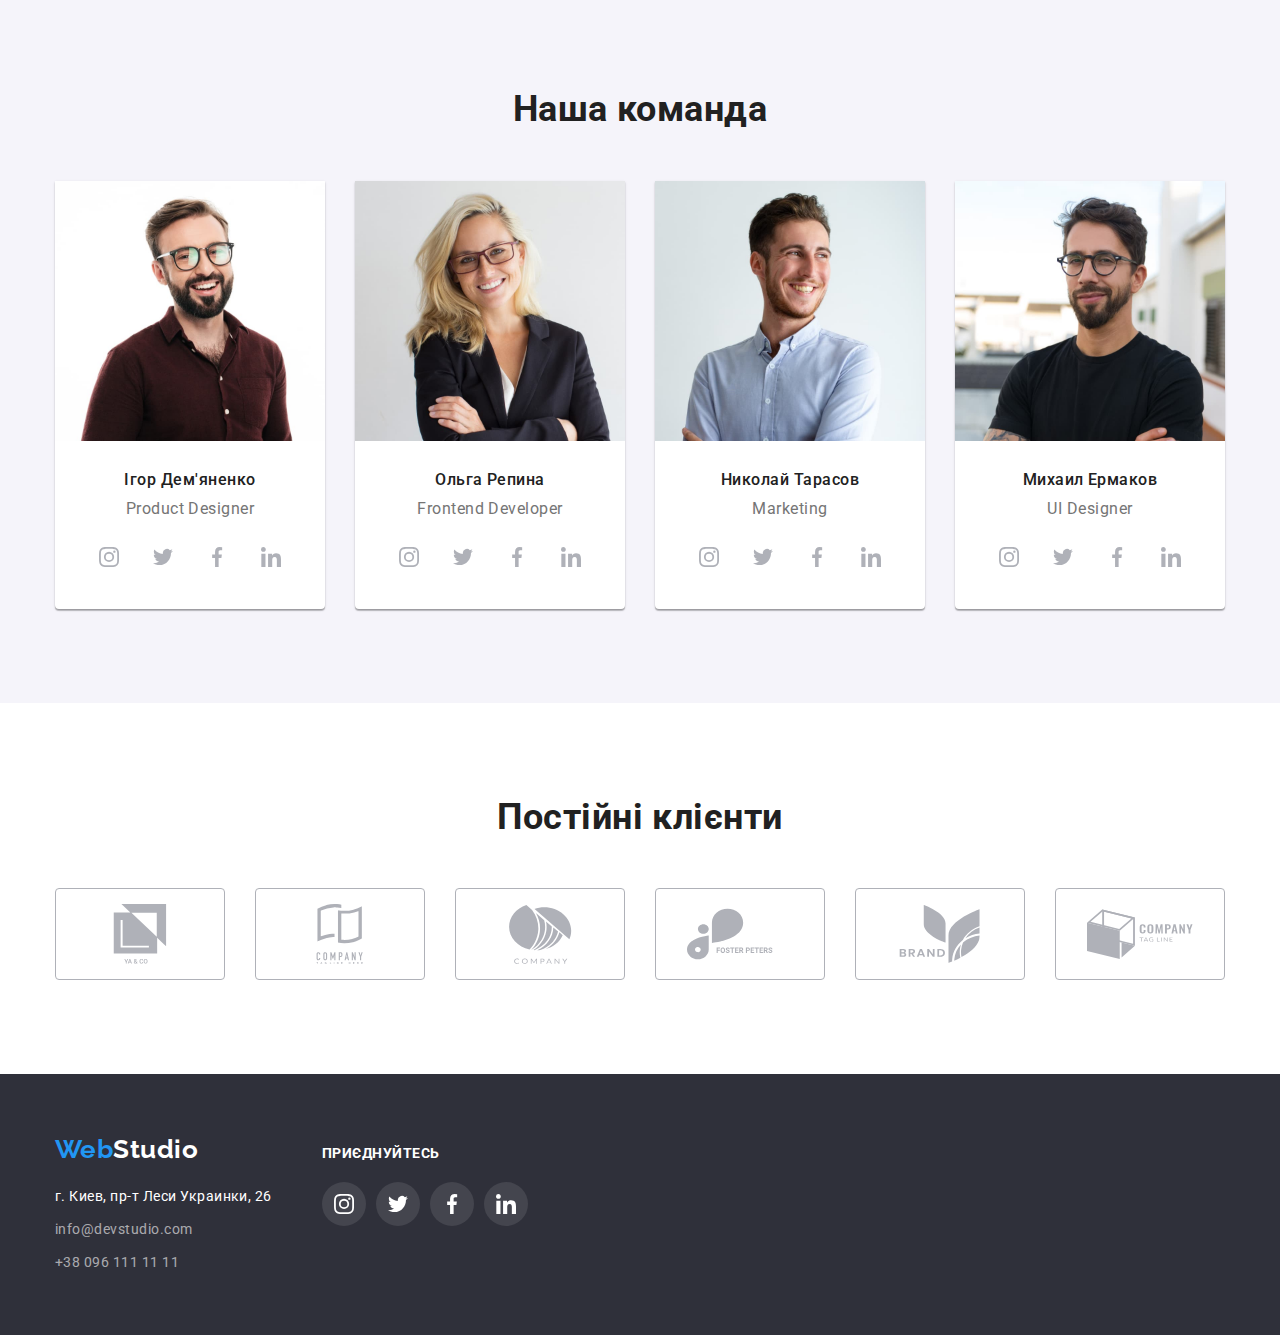
==== commit f62f6550: "add кубик беизера на анимацию" ====
--- a/index.html
+++ b/index.html
@@ -509,6 +509,6 @@
         </div>
       </div>
     </footer>
-    <script src="./modal.js"></script>
+    <script src="./JS/modal.js"></script>
   </body>
 </html>
--- a/css/styles.css
+++ b/css/styles.css
@@ -19,6 +19,10 @@
     padding: 0;
 }
 
+a, p {
+    text-decoration: none;
+}
+
 img {
     display: block;
 }
@@ -67,6 +71,9 @@
 
 .link:hover, .link:focus {
     color: var(--main-color);
+}
+
+.link:hover .header__icon, .link:focus .header__icon  {
     fill: var(--main-color);
 }
 
@@ -83,13 +90,13 @@
 }
 
 .link.current::after {
+    content: '';
+
     position: absolute;
     bottom: 0;
     left: 0;
     width: 100%;
     height: 4px;
-
-    content: '';
 
     background-color: var(--main-color);
     border: none;
@@ -160,9 +167,10 @@
 }
 
 .header__icon {
-    width: 12px;
+    width: 16px;
     height: 16px;
     margin-right: 10px;
+    fill: var(--text-color);
 }
 
 .header__logo {
@@ -597,7 +605,8 @@
     margin-bottom: 30px;
 }
 
-.main-port__list-2 li:hover {
+.main-port__link:hover, .main-port__link:focus {
+    display: block;
     box-shadow: 0px 4px 4px rgba(0, 0, 0, 0.25);
 }
 
@@ -615,51 +624,32 @@
     display: inline-block;
     width: 370px;
     height: 294px;
-}
-
-.main-port__thumb::before {
-    content: '';
-
+
+    overflow: hidden;
+}
+
+.main-port__overlay {
     position: absolute;
     left: 0;
     top: 0;
 
     width: 100%;
     height: 100%;
-
-    background: rgba(33, 150, 243, 0.9);
-    opacity: 0;
-}
-
-/* .main-port__overlay {
-    position: absolute;
-    left: 0;
-    top: 0;
-
-    width: 100%;
-    height: 100%;
-
+    padding: 63px 24px;
+
+    font-size: 18px;
+    line-height: 1.56;
+    letter-spacing: 0.03em;
+    background-color: var(--main-color);
     color: #fff;
-    opacity: 0;
-}
-
-.main-port__overlay::before {
-    content: '';
-
-    position: absolute;
-    left: 0;
-    top: 0;
-
-    width: 100%;
-    height: 100%;
-
-    color: #fff;
-    opacity: 0;
-} */
-
-.main-port__thumb:hover::before, 
-.main-port__overlay:hover::before {
-    opacity: 1;
+
+    transform: translateY(100%);
+    transition: transform 250ms cubic-bezier(0.4, 0, 0.2, 1);
+} 
+
+.main-port__link:hover .main-port__overlay, 
+.main-port__link:focus .main-port__overlay {
+    transform: translateY(0%);
 }
 
 .main-port__list__item {
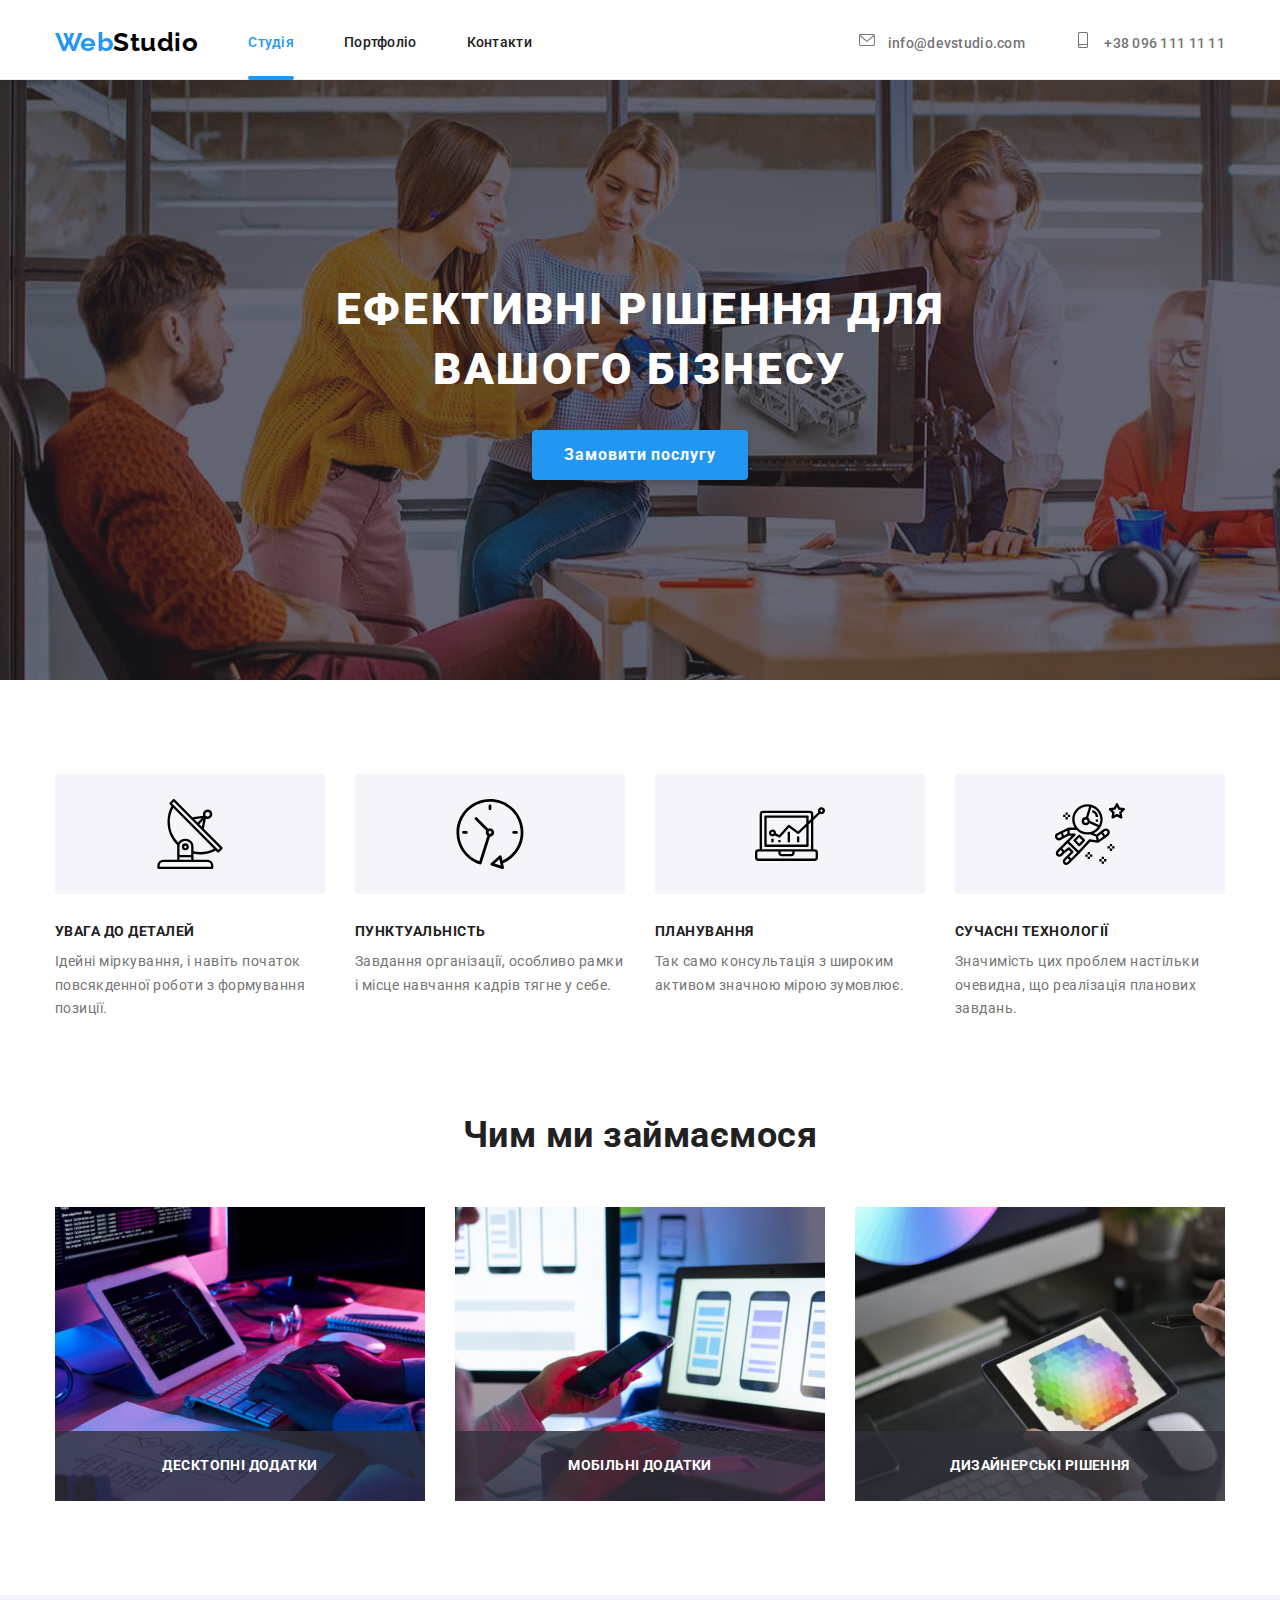
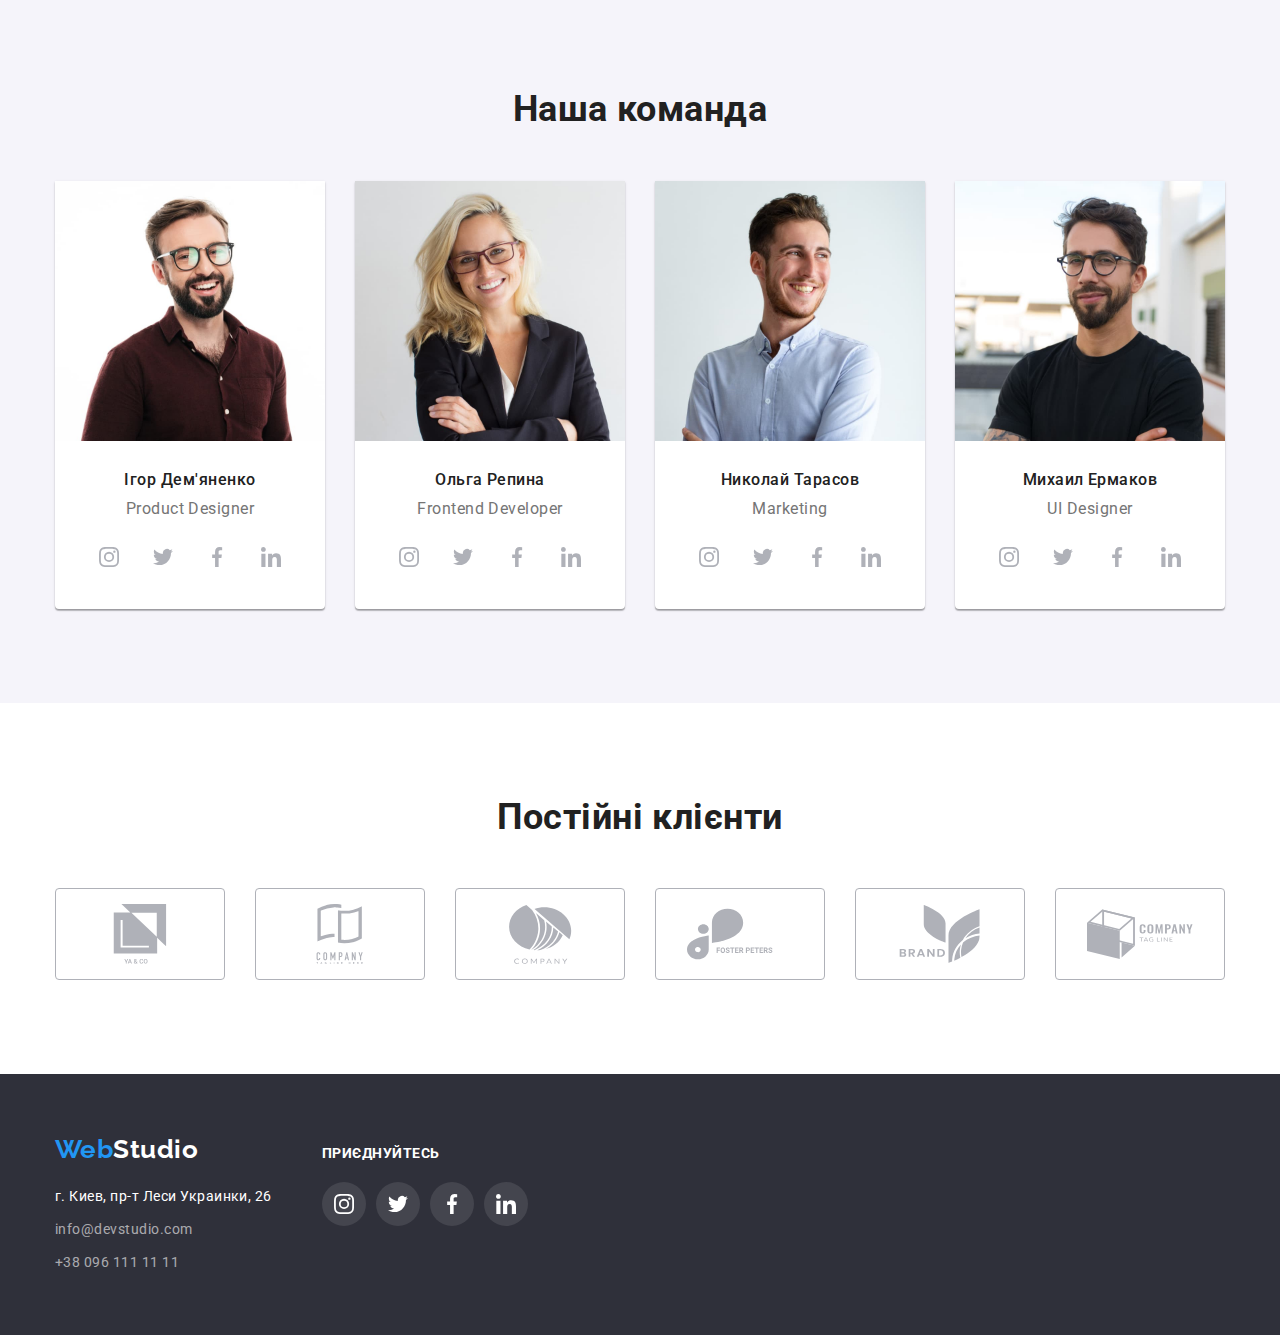
==== commit a332efea: "add gap" ====
--- a/index.html
+++ b/index.html
@@ -23,44 +23,43 @@
       <div class="container">
         <nav class="header__nav">
           <a href="./index.html" class="header__logo header__logo_top"
-            ><span class="header__logo_mod">Web</span>Studio</a
-          >
+            ><span class="header__logo_mod">Web</span>Studio</a>
           <ul class="header__menu list">
             <li class="header__item">
-              <a href="./index.html" class="header__link link current">Студія</a>
+              <a class="header__link link current" href="./index.html">Студія</a>
             </li>
             <li class="header__item">
-              <a href="./portfolio.html" class="header__link link">Портфоліо</a>
+              <a class="header__link link" href="./portfolio.html">Портфоліо</a>
             </li>
             <li class="header__item">
-              <a href="#" class="header__link link">Контакти</a>
+              <a class="header__link link" href="#">Контакти</a>
             </li>
           </ul>
         </nav>
-        <ul class="header__menu-2 list address">
-          <li class="header__item-2">
-            <a class="header__contacts link" href="mailto:info@devstudio.com">
-              <svg class="header__icon">
-                <use
-                  class="header__svg"
-                  href="./images/icon/symbol-defs-mod.svg#icon-icon-envelope-mod"
-                ></use>
-              </svg>
-              info@devstudio.com
-            </a>
-          </li>
-          <li class="header__item-2">
-            <a class="header__contacts link" href="tel:+380961111111">
-              <svg class="header__icon">
-                <use
-                  class="header__svg"
-                  href="./images/icon/symbol-defs-mod.svg#icon-icon-smartphone-mod"
-                ></use>
-              </svg>
-              +38 096 111 11 11
-            </a>
-          </li>
-        </ul>
+          <ul class="header__menu-2 list address">
+            <li class="header__item-2">
+              <a class="header__contacts link" href="mailto:info@devstudio.com">
+                <svg class="header__icon">
+                  <use
+                    class="header__svg"
+                    href="./images/icon/symbol-defs-mod.svg#icon-icon-envelope-mod"
+                  ></use>
+                </svg>
+                info@devstudio.com
+              </a>
+            </li>
+            <li class="header__item-2">
+              <a class="header__contacts link" href="tel:+380961111111">
+                <svg class="header__icon">
+                  <use
+                    class="header__svg"
+                    href="./images/icon/symbol-defs-mod.svg#icon-icon-smartphone-mod"
+                  ></use>
+                </svg>
+                +38 096 111 11 11
+              </a>
+            </li>
+          </ul>
       </div>
       <div class="backdrop is-hidden" data-modal>
         <div class="modal">
--- a/css/styles.css
+++ b/css/styles.css
@@ -104,9 +104,6 @@
 }
 
 .container {
-    display: flex;
-    flex-direction: column;
-    justify-content: center;
     width: 1200px;
     padding-left: 15px;
     padding-right: 15px;
@@ -128,13 +125,14 @@
 /* -----------------------------------------------------------------  HEADER  -----------------------------------------------------------------*/
 
 .header {
-    display: flex;
     height: 80px;
     border-bottom: solid var(--border-color) 1px;
 }
 
 .header > .container {
+    display: flex;
     flex-direction: row;
+    align-items: center;
 }
 
 .header__nav {
@@ -144,26 +142,22 @@
 
 .header__menu {
     display: flex;
-    margin-left: 93px;
+    gap: 50px;
+    margin-left: 50px;
 }
 
 .header__link {
+    padding-top: 30px;
+    padding-bottom: 30px;
+}
+
+.header__menu-2 {
+    display: flex;
+    gap: 50px;
+
     padding-top: 32px;
     padding-bottom: 32px;
-}
-
-.header__menu .header__item + .header__item {
-    margin-left: 50px;
-}
-
-.header__menu-2 {
-    display: flex;
     margin-left: auto;
-    align-items: center;
-}
-
-.header__menu-2 .header__item-2 + .header__item-2 {
-    margin-left: 50px;
 }
 
 .header__icon {
@@ -205,7 +199,9 @@
 }
 
 .header__contacts {
-    display: flex;
+    padding-top: 20px;
+    padding-bottom: 20px;
+
     font-weight: 500;
     font-size: 14px;
     line-height: 1.14;
@@ -324,19 +320,17 @@
 
 .main__ours-plus ul {
     display: flex;
-}
-
-.list .main__item + .main__item {
-    margin-left: 30px;
+    gap: 30px;
 }
 
 .main__ours-plus__icon {
     display: flex;
+    justify-content: center;
+    align-items: center;
+
     width: 270px;
     height: 120px;
     margin-bottom: 30px;
-    justify-content: center;
-    align-items: center;
 
     background-color: #F5F4FA;
     border-radius: 4px;
@@ -384,10 +378,7 @@
 
 .main__work__list{
     display: flex;
-}
-
-.main__work__list li + li {
-    margin-left: 30px;
+    gap: 30px;
 }
 
 .main__work__thumb {
@@ -440,14 +431,11 @@
 .main__team__list {
     display: flex;
     justify-content: center;
+    gap: 30px;
 }
 
 .main__team__conteiner {
     padding: 30px 32px;
-}
-
-.main__team__list > li+li {
-    margin-left: 30px;
 }
 
 .main__team__item {
@@ -478,14 +466,11 @@
 
 .main__team__soclist {
     display: flex;
+    gap: 10px;
 }
 
 .main__team__soclist__item {
     margin-left: 0;
-}
-
-.main__team__soclist .main__team__soclist__item + .main__team__soclist__item {
-    margin-left: 10px;
 }
 
 .main__team__soclist__icon {
@@ -529,8 +514,7 @@
 
 .main__clients__list {
     display: flex;
-    flex-direction: row;
-    padding-left: 0;
+    gap: 30px;
 }
 
 .main__clients__icon {
@@ -550,10 +534,6 @@
     border: 1px solid var(--main-color);
 }
 
-.main__clients__list .main__clients__list__item + .main__clients__list__item {
-    margin-left: 30px;
-}
-
 .main__clients_svg {
     width: 106px;
     height: 60px;
@@ -577,10 +557,7 @@
     justify-content: center;
     margin-bottom: 50px;
     margin-top: 0;
-}
-
-.main-port__list li+li {
-    margin-left: 8px;
+    gap: 8px;
 }
 
 .main-port__container {
@@ -598,24 +575,12 @@
 .main-port__list-2 {
     display: flex;
     flex-wrap: wrap;
-}
-
-.main-port__list-2 li {
-    margin-left: 30px;
-    margin-bottom: 30px;
+    gap: 30px;
 }
 
 .main-port__link:hover, .main-port__link:focus {
     display: block;
     box-shadow: 0px 4px 4px rgba(0, 0, 0, 0.25);
-}
-
-.main-port__list-2 li:nth-last-child(3n) {
-    margin-left: 0;
-}
-
-.main-port__list-2 li:nth-last-child(-n+3) {
-    margin-bottom: 0;
 }
 
 .main-port__thumb {
@@ -735,7 +700,7 @@
 .footer__list li:last-child {
     margin-bottom: 0;
 }
-
+ 
 .soc-container {
     margin-left: 50px;
     padding-top: 12px;
@@ -756,7 +721,7 @@
 
 .footer__soclist {
     display: flex;
-    flex-direction: row;
+    gap: 10px;
     padding: 0;
 }
 
@@ -773,10 +738,6 @@
 
 .footer__icon:hover, .footer__icon:focus {
     background-color: var(--main-color);
-}
-
-.footer__soclist .footer__soclist__item + .footer__soclist__item {
-    margin-left: 10px;
 }
 
 .footer__svg {
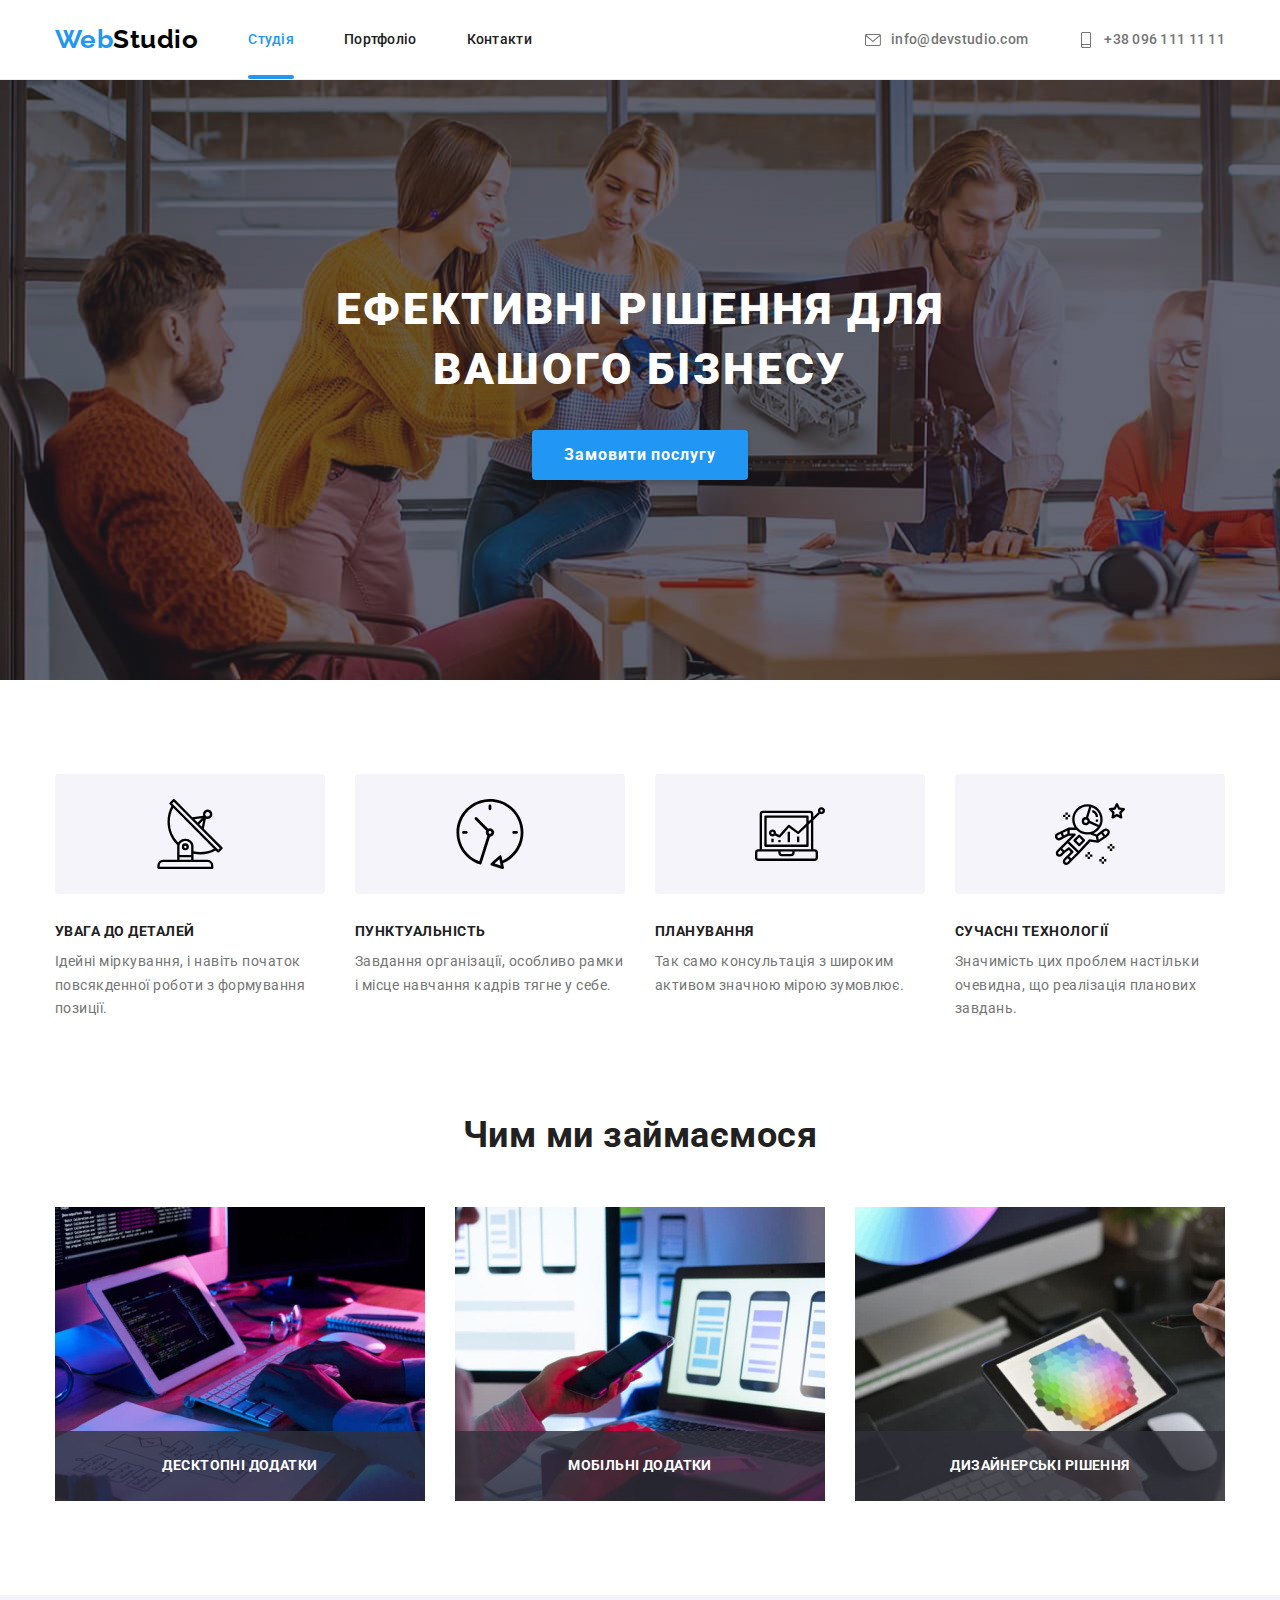
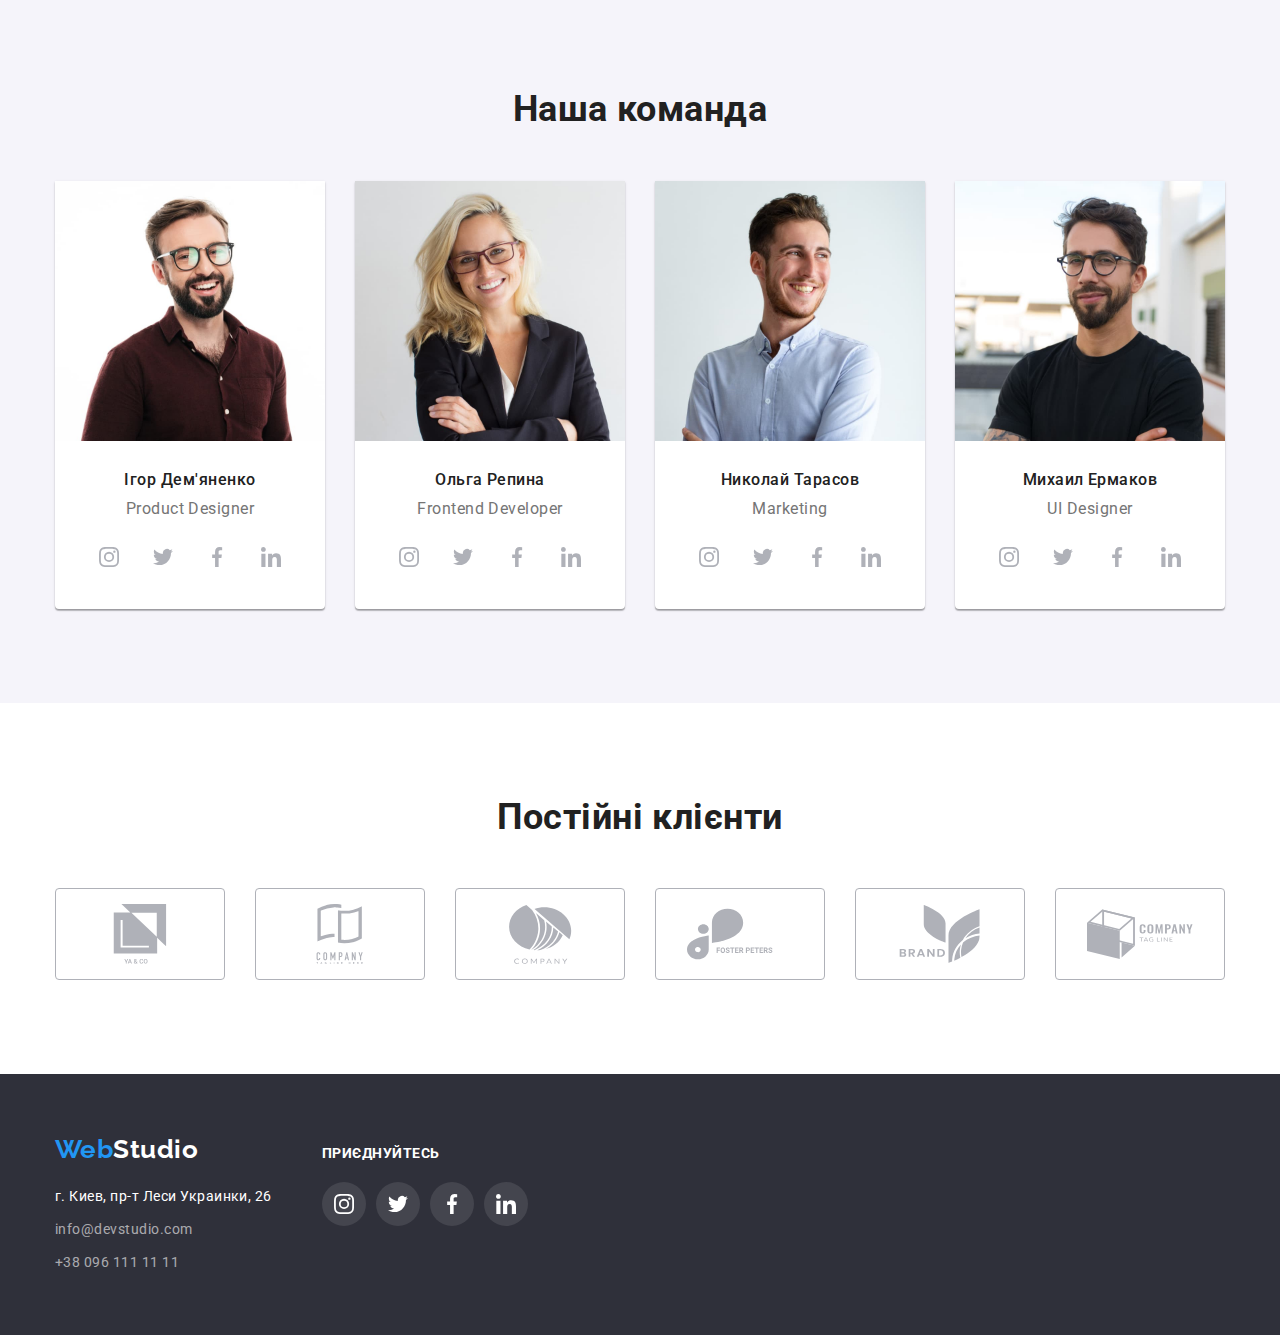
==== commit 315b0476: "add задержку до появления эффектов ховер и фокус" ====
--- a/index.html
+++ b/index.html
@@ -458,17 +458,15 @@
                   href="https://goo.gl/maps/CPtrU1FHBa2aNyZL9"
                   target="_blank"
                   rel="noopener noreferrer"
-                  class="link"
+                  class="footer__address-1 link"
                   >г. Киев, пр-т Леси Украинки, 26</a
                 >
               </li>
               <li>
-                <a href="mailto:info@devstudio.com" class="footer__address link"
-                  >info@devstudio.com</a
-                >
+                <a class="footer__address link" href="mailto:info@devstudio.com">info@devstudio.com</a>
               </li>
               <li>
-                <a href="tel:+380961111111" class="footer__address link">+38 096 111 11 11</a>
+                <a class="footer__address link" href="tel:+380961111111">+38 096 111 11 11</a>
               </li>
             </ul>
           </address>
--- a/css/styles.css
+++ b/css/styles.css
@@ -1,212 +1,231 @@
 :root {
-    --main-color: #2196F3;
-    --headers-color: #212121;
-    --text-color: #757575;
-    --color-blu-fon: #fff;
-    --button-hover-color: #188CE8;
-    --background-color: #2F303A;
-    --border-color: #ECECEC;
-    --primary-font: 'Roboto', sans-serif;
-    --secondary-font: 'Raleway', sans-serif;
-
+  --main-color: #2196f3;
+  --headers-color: #212121;
+  --text-color: #757575;
+  --color-blu-fon: #fff;
+  --button-hover-color: #188ce8;
+  --background-color: #2f303a;
+  --border-color: #ececec;
+  --primary-font: 'Roboto', sans-serif;
+  --secondary-font: 'Raleway', sans-serif;
 }
 
 /* Global mod */
 
-h1,h2,h3,h4,h5,h6,p,ul,li {
-    list-style: none;
-    margin: 0;
-    padding: 0;
-}
-
-a, p {
-    text-decoration: none;
+h1,
+h2,
+h3,
+h4,
+h5,
+h6,
+p,
+ul,
+li {
+  list-style: none;
+  margin: 0;
+  padding: 0;
+}
+
+a,
+p {
+  text-decoration: none;
 }
 
 img {
-    display: block;
+  display: block;
 }
 
 *,
 *::before,
 *::after {
-    box-sizing: border-box;
+  box-sizing: border-box;
 }
 
 body {
-    font-family: var(--primary-font);
-    letter-spacing: 0.03em;
-    background-color: #fff;
-    max-width: 1600px;
+  font-family: var(--primary-font);
+  letter-spacing: 0.03em;
+  background-color: #fff;
+  max-width: 1600px;
 }
 
 .link {
-    text-decoration: none;
-    color: #fff;
+  text-decoration: none;
+  color: #fff;
 }
 
 .list {
-    list-style: none;
-    padding-left: 0;
-}
-
-.button:hover, .button:focus {
-    color: var(--button-hover-color);
-}
-
-.button-blue:hover, .button-blue:focus  {
-    border-radius: 4px;
-
-    color: var(--color-blu-fon);
-    background-color: var(--button-hover-color);
-    box-shadow: 0px 3px 1px rgba(0, 0, 0, 0.1), 
-    0px 1px 2px rgba(0, 0, 0, 0.08), 
+  list-style: none;
+  padding-left: 0;
+}
+
+.button:hover,
+.button:focus {
+  color: var(--button-hover-color);
+}
+
+/* .button-blue {
+
+  transition: background-color 250ms cubic-bezier(0.4, 0, 0.2, 1);
+} */
+
+.button-blue:hover,
+.button-blue:focus {
+  border-radius: 4px;
+
+  color: var(--color-blu-fon);
+  background-color: var(--button-hover-color);
+  box-shadow: 0px 3px 1px rgba(0, 0, 0, 0.1), 0px 1px 2px rgba(0, 0, 0, 0.08),
     0px 2px 2px rgba(0, 0, 0, 0.12);
 }
 
 .button,
 .button-blue {
-    cursor: pointer;
-}
-
-.link:hover, .link:focus {
-    color: var(--main-color);
-}
-
-.link:hover .header__icon, .link:focus .header__icon  {
-    fill: var(--main-color);
+  cursor: pointer;
+}
+
+.link:hover,
+.link:focus {
+  color: var(--main-color);
+}
+
+.link:hover .header__icon,
+.link:focus .header__icon {
+  fill: var(--main-color);
 }
 
 .address {
-    font-style: normal;
+  font-style: normal;
 }
 
 .link.current {
-    color: var(--main-color);
+  color: var(--main-color);
+}
+
+.link.current::after {
+  content: '';
+
+  position: absolute;
+  bottom: 0;
+  left: 0;
+  width: 100%;
+  height: 4px;
+
+  background-color: var(--main-color);
+  border: none;
+  border-radius: 2px;
+
+  transform: translateY(22px);
+}
+
+.container {
+  width: 1200px;
+  padding-left: 15px;
+  padding-right: 15px;
+  margin-left: auto;
+  margin-right: auto;
+}
+
+.visibility-hidden {
+  position: absolute;
+  width: 1px;
+  height: 1px;
+  margin: -1px;
+  border: 0;
+  padding: 0;
+  clip-path: inset(100%);
+  clip: rect(0 0 0 0);
+  overflow: hidden;
+}
+/* -----------------------------------------------------------------  HEADER  -----------------------------------------------------------------*/
+
+.header {
+  padding-top: 24px;
+  padding-bottom: 24px;
+  border-bottom: solid var(--border-color) 1px;
+}
+
+.header > .container {
+  display: flex;
+  flex-direction: row;
+  align-items: center;
+}
+
+.header__nav {
+  display: flex;
+  align-items: center;
+}
+
+.header__menu {
+  display: flex;
+  gap: 50px;
+  margin-left: 50px;
+}
+
+.header__menu-2 {
+  display: flex;
+  gap: 50px;
+
+  margin-left: auto;
+}
+
+.header__contacts {
+  display: flex;
+  align-items: center;
+}
+
+.header__icon {
+  width: 16px;
+  height: 16px;
+  margin-right: 10px;
+  fill: var(--text-color);
+}
+
+.header__logo {
+  font-family: var(--secondary-font);
+  font-weight: 700;
+  font-size: 26px;
+  line-height: 1.19;
+
+  text-decoration: none;
+}
+
+.header__logo_top {
+  color: #000;
+  margin-top: auto;
+  margin-bottom: auto;
+}
+
+.header__logo_mod {
+  color: var(--main-color);
 }
 
 .header__link {
-    position: relative;
-}
-
-.link.current::after {
-    content: '';
-
-    position: absolute;
-    bottom: 0;
-    left: 0;
-    width: 100%;
-    height: 4px;
-
-    background-color: var(--main-color);
-    border: none;
-    border-radius: 2px;
-}
-
-.container {
-    width: 1200px;
-    padding-left: 15px;
-    padding-right: 15px;
-    margin-left: auto;
-    margin-right: auto;
-}
-
-.visibility-hidden {
-    position: absolute;
-    width: 1px;
-    height: 1px;
-    margin: -1px;
-    border: 0;
-    padding: 0;
-    clip-path: inset(100%);
-    clip: rect(0 0 0 0);
-    overflow: hidden;
-}
-/* -----------------------------------------------------------------  HEADER  -----------------------------------------------------------------*/
-
-.header {
-    height: 80px;
-    border-bottom: solid var(--border-color) 1px;
-}
-
-.header > .container {
-    display: flex;
-    flex-direction: row;
-    align-items: center;
-}
-
-.header__nav {
-    display: flex;
-    align-items: center;
-}
-
-.header__menu {
-    display: flex;
-    gap: 50px;
-    margin-left: 50px;
-}
-
-.header__link {
-    padding-top: 30px;
-    padding-bottom: 30px;
-}
-
-.header__menu-2 {
-    display: flex;
-    gap: 50px;
-
-    padding-top: 32px;
-    padding-bottom: 32px;
-    margin-left: auto;
-}
-
-.header__icon {
-    width: 16px;
-    height: 16px;
-    margin-right: 10px;
-    fill: var(--text-color);
-}
-
-.header__logo {
-    font-family: var(--secondary-font);
-    font-weight: 700;
-    font-size: 26px;
-    line-height: 1.19;
-
-    text-decoration: none;
-}
-
-.header__logo_top {
-    color: #000;
-    margin-top: auto;
-    margin-bottom: auto;
-}
-
-.header__logo_mod {
-    color: var(--main-color);
-}
-
-.header__link {
-    font-weight: 500;
-    font-size: 14px;
-    line-height: 1.14;
-    letter-spacing: 0.02em;
-    color: var(--headers-color);
+  position: relative;
+
+  padding-top: 10px;
+  padding-bottom: 10px;
+
+  font-weight: 500;
+  font-size: 14px;
+  line-height: 1.14;
+  letter-spacing: 0.02em;
+  color: var(--headers-color);
+
+  transition: color 250ms cubic-bezier(0.4, 0, 0.2, 1);
 }
 
 .header__link:focus {
-    color: var(--main-color);
+  color: var(--main-color);
 }
 
 .header__contacts {
-    padding-top: 20px;
-    padding-bottom: 20px;
-
-    font-weight: 500;
-    font-size: 14px;
-    line-height: 1.14;
-    letter-spacing: 0.02em;
-    color: var(--text-color);
+  font-weight: 500;
+  font-size: 14px;
+  line-height: 1.14;
+  letter-spacing: 0.02em;
+  color: var(--text-color);
+
+  transition: color 250ms cubic-bezier(0.4, 0, 0.2, 1);
 }
 
 /* -------------------------------------------------------------------  MAIN  -------------------------------------------------------------------*/
@@ -214,534 +233,546 @@
 /* Hero */
 
 .main {
-    text-align: center;
-    justify-content: center;
+  text-align: center;
+  justify-content: center;
 }
 
 .main__hero {
-    max-width: 1600px;
-    padding-top: 200px;
-    padding-bottom: 200px;
-
-    background-repeat: no-repeat;
-    background-image:  linear-gradient(
-        to right, 
-        rgba(47,48,58,0.4),
-        rgba(47,48,58,0.4)
-    ), url(../images/hero-img-mod.jpg);
+  max-width: 1600px;
+  padding-top: 200px;
+  padding-bottom: 200px;
+
+  background-repeat: no-repeat;
+  background-image: linear-gradient(to right, rgba(47, 48, 58, 0.4), rgba(47, 48, 58, 0.4)),
+    url(../images/hero-img-mod.jpg);
 }
 
 .main__hero__head {
-    padding-bottom: 30px;
-
-    font-family: var(--color-blu-fon);
-    font-weight: 900;
-    font-size: 44px;
-    line-height: 1.36;
-    letter-spacing: 0.06em;
-    text-transform: uppercase;
-    color: #FFFFFF;
+  padding-bottom: 30px;
+
+  font-family: var(--color-blu-fon);
+  font-weight: 900;
+  font-size: 44px;
+  line-height: 1.36;
+  letter-spacing: 0.06em;
+  text-transform: uppercase;
+  color: #ffffff;
 }
 
 .main__hero__button {
-    height: 50px;
-    width: 216px;
-
-    font-family: var(--primary-font);
-    font-weight: 700;
-    font-size: 16px;
-    line-height: 1.88;
-    letter-spacing: 0.06em;
-    box-shadow: 0px 4px 4px rgba(0, 0, 0, 0.15);
-    border-radius: 4px;
-    border: var(--main-color);
-    color: var(--color-blu-fon);
-    background-color: var(--main-color);
+  height: 50px;
+  width: 216px;
+
+  font-family: var(--primary-font);
+  font-weight: 700;
+  font-size: 16px;
+  line-height: 1.88;
+  letter-spacing: 0.06em;
+  box-shadow: 0px 4px 4px rgba(0, 0, 0, 0.15);
+  border-radius: 4px;
+  border: var(--main-color);
+  color: var(--color-blu-fon);
+  background-color: var(--main-color);
+
+  transition: color 250ms cubic-bezier(0.4, 0, 0.2, 1), background-color 250ms cubic-bezier(0.4, 0, 0.2, 1);
 }
 
 /* Modal */
 .backdrop {
-    position: fixed;
-    top: 0;
-    left: 0;
-
-    width: 100%;
-    height: 100%;
-
-    background: rgba(0, 0, 0, 0.2);
+  position: fixed;
+  top: 0;
+  left: 0;
+
+  width: 100%;
+  height: 100%;
+
+  background: rgba(0, 0, 0, 0.2);
 }
 
 .backdrop.is-hidden {
-    opacity: 0;
-    pointer-events: none;
-    visibility: hidden;
+  opacity: 0;
+  pointer-events: none;
+  visibility: hidden;
 }
 
 .modal {
-    position: absolute;
-    top: 50%;
-    left: 50%;
-    transform: translate(-50%, -50%);
-
-    min-width: 528px;
-    min-height: 581px;
-
-    background-color: #FFFFFF;
+  position: absolute;
+  top: 50%;
+  left: 50%;
+  transform: translate(-50%, -50%);
+
+  min-width: 528px;
+  min-height: 581px;
+
+  background-color: #ffffff;
 }
 
 .main__modal-container {
-    position: absolute;
-    top: 5px;
-    right: 5px;
-    width: 30px;
-    height: 30px;
-
-    border-radius: 50%;
-    border: 1px solid rgba(0, 0, 0, 0.1);
-    background: #FFFFFF;
-
+  position: absolute;
+  top: 5px;
+  right: 5px;
+  width: 30px;
+  height: 30px;
+
+  border-radius: 50%;
+  border: 1px solid rgba(0, 0, 0, 0.1);
+  background: #ffffff;
 }
 
 .main__modal-cross {
-    display: flex;
-    justify-content: center;
-    align-items: center;
-    width: 18px;
-    height: 18px;
+  display: flex;
+  justify-content: center;
+  align-items: center;
+  width: 18px;
+  height: 18px;
 }
 
 /*Наші плюси*/
 
 .main__ours-plus {
-    padding-top: 94px;
-    padding-bottom: 94px;
-
+  padding-top: 94px;
+  padding-bottom: 94px;
 }
 
 .main__ours-plus ul {
-    display: flex;
-    gap: 30px;
+  display: flex;
+  gap: 30px;
 }
 
 .main__ours-plus__icon {
-    display: flex;
-    justify-content: center;
-    align-items: center;
-
-    width: 270px;
-    height: 120px;
-    margin-bottom: 30px;
-
-    background-color: #F5F4FA;
-    border-radius: 4px;
+  display: flex;
+  justify-content: center;
+  align-items: center;
+
+  width: 270px;
+  height: 120px;
+  margin-bottom: 30px;
+
+  background-color: #f5f4fa;
+  border-radius: 4px;
 }
 
 .main__ours-plus__icon__svg {
-    width: 70px;
-    height: 70px;
+  width: 70px;
+  height: 70px;
 }
 
 .main__item__head {
-    margin-bottom: 10px;
-    font-weight: 700;
-
-    text-align: left;
-    font-size: 14px;
-    line-height: 1.14;
-    text-transform: uppercase;
-    color: var(--headers-color);    
+  margin-bottom: 10px;
+  font-weight: 700;
+
+  text-align: left;
+  font-size: 14px;
+  line-height: 1.14;
+  text-transform: uppercase;
+  color: var(--headers-color);
 }
 
 .main__item__text {
-    text-align: left;
-    font-size: 14px;
-    line-height: 1.71;
-    color: var(--text-color);    
+  text-align: left;
+  font-size: 14px;
+  line-height: 1.71;
+  color: var(--text-color);
 }
 
 /* Чим ми займаємося */
 
 .main__work {
-    padding-bottom: 94px;
+  padding-bottom: 94px;
 }
 
 .main__work__head {
-    margin-top: 0;
-    margin-bottom: 50px;
-    
-    font-weight: 700;
-    font-size: 36px;
-    line-height: 1.16;
-    text-align: center;
-    color: var(--headers-color);
-}
-
-.main__work__list{
-    display: flex;
-    gap: 30px;
+  margin-top: 0;
+  margin-bottom: 50px;
+
+  font-weight: 700;
+  font-size: 36px;
+  line-height: 1.16;
+  text-align: center;
+  color: var(--headers-color);
+}
+
+.main__work__list {
+  display: flex;
+  gap: 30px;
 }
 
 .main__work__thumb {
-    position: relative;
-
-    font-family: var(--primary-font);
-    font-weight: 700;
-    font-size: 14px;
-    line-height: 1.14;
-    text-align: center;
-    letter-spacing: 0.03em;
-    text-transform: uppercase;
-
-    color: #FFFFFF;
+  position: relative;
+
+  font-family: var(--primary-font);
+  font-weight: 700;
+  font-size: 14px;
+  line-height: 1.14;
+  text-align: center;
+  letter-spacing: 0.03em;
+  text-transform: uppercase;
+
+  color: #ffffff;
 }
 
 .main__work__text {
-    position: absolute;
-    bottom: 0;
-
-    display: flex;
-    justify-content: center;
-    align-items: center;
-    height: 70px;
-    width: 100%;
-
-    background: rgba(47, 48, 58, 0.8);
+  position: absolute;
+  bottom: 0;
+
+  display: flex;
+  justify-content: center;
+  align-items: center;
+  height: 70px;
+  width: 100%;
+
+  background: rgba(47, 48, 58, 0.8);
 }
 
 /* Наша команда */
 
 .main__team {
-    padding-top: 94px;
-    padding-bottom: 94px;
-
-    background-color: #F5F4FA;
+  padding-top: 94px;
+  padding-bottom: 94px;
+
+  background-color: #f5f4fa;
 }
 
 .main__team__head {
-    margin-bottom: 50px;
-
-    font-weight: 700;
-    font-size: 36px;
-    line-height: 1.16;
-    text-align: center;
-    color: var(--headers-color);
-
+  margin-bottom: 50px;
+
+  font-weight: 700;
+  font-size: 36px;
+  line-height: 1.16;
+  text-align: center;
+  color: var(--headers-color);
 }
 
 .main__team__list {
-    display: flex;
-    justify-content: center;
-    gap: 30px;
+  display: flex;
+  justify-content: center;
+  gap: 30px;
 }
 
 .main__team__conteiner {
-    padding: 30px 32px;
+  padding: 30px 32px;
 }
 
 .main__team__item {
-    background-color: #fff;
-    box-shadow: 0px 1px 3px rgba(0, 0, 0, 0.12), 
-    0px 1px 1px rgba(0, 0, 0, 0.14), 
+  background-color: #fff;
+  box-shadow: 0px 1px 3px rgba(0, 0, 0, 0.12), 0px 1px 1px rgba(0, 0, 0, 0.14),
     0px 2px 1px rgba(0, 0, 0, 0.2);
-    border-radius: 0px 0px 4px 4px;
+  border-radius: 0px 0px 4px 4px;
 }
 
 .main__team__name {
-    margin-bottom: 10px;
-
-    font-weight: 500;
-    font-size: 16px;
-    line-height: 1.18;
-    text-align: center;
-    color: var(--headers-color);
+  margin-bottom: 10px;
+
+  font-weight: 500;
+  font-size: 16px;
+  line-height: 1.18;
+  text-align: center;
+  color: var(--headers-color);
 }
 
 .main__team__prof {
-    margin-bottom: 16px;
-    font-size: 16px;
-    line-height: 1.18;
-    text-align: center;
-    color: var(--text-color);
+  margin-bottom: 16px;
+  font-size: 16px;
+  line-height: 1.18;
+  text-align: center;
+  color: var(--text-color);
 }
 
 .main__team__soclist {
-    display: flex;
-    gap: 10px;
+  display: flex;
+  gap: 10px;
 }
 
 .main__team__soclist__item {
-    margin-left: 0;
+  margin-left: 0;
 }
 
 .main__team__soclist__icon {
-    width: 44px;
-    height: 44px;
-
-    display: flex;
-    justify-content: center;
-    align-items: center;
-    border-radius: 50%;
-    fill: #AFB1B8;
-}
-
-.main__team__soclist__icon:hover, .main__team__soclist__icon:focus {
-    background-color: var(--main-color);
-    fill: #fff;
+  width: 44px;
+  height: 44px;
+
+  display: flex;
+  justify-content: center;
+  align-items: center;
+  border-radius: 50%;
+  fill: #afb1b8;
+
+  transition: background-color 250ms cubic-bezier(0.4, 0, 0.2, 1), fill 250ms cubic-bezier(0.4, 0, 0.2, 1);
+}
+
+.main__team__soclist__icon:hover,
+.main__team__soclist__icon:focus {
+  background-color: var(--main-color);
+  fill: #fff;
 }
 
 .main__team__soclist__svg {
-    width: 20px;
-    height: 20px;
+  width: 20px;
+  height: 20px;
 }
 
 /* Постійні клієнти */
 
 .main__clients {
-    padding-top: 94px;
-    padding-bottom: 94px;
+  padding-top: 94px;
+  padding-bottom: 94px;
 }
 
 .main__clients__head {
-    margin-bottom: 50px;
-
-    font-family: var(--primary-font);
-    font-weight: 700;
-    font-size: 36px;
-    line-height: 1.16;
-    text-align: center;
-    color: #212121;
+  margin-bottom: 50px;
+
+  font-family: var(--primary-font);
+  font-weight: 700;
+  font-size: 36px;
+  line-height: 1.16;
+  text-align: center;
+  color: #212121;
 }
 
 .main__clients__list {
-    display: flex;
-    gap: 30px;
+  display: flex;
+  gap: 30px;
 }
 
 .main__clients__icon {
-    display: flex;
-    width: 170px;
-    height: 92px;
-    justify-content: center;
-    align-items: center;
-    
-    border: 1px solid #AFB1B8;
-    border-radius: 4px;
-    fill: #AFB1B8;
-}
-
-.main__clients__icon:hover, .main__clients__icon:focus {
-    fill: var(--main-color);
-    border: 1px solid var(--main-color);
+  display: flex;
+  width: 170px;
+  height: 92px;
+  justify-content: center;
+  align-items: center;
+
+  border: 1px solid #afb1b8;
+  border-radius: 4px;
+  fill: #afb1b8;
+
+  transition: fill 250ms cubic-bezier(0.4, 0, 0.2, 1), border 250ms cubic-bezier(0.4, 0, 0.2, 1);
+}
+
+.main__clients__icon:hover,
+.main__clients__icon:focus {
+  fill: var(--main-color);
+  border: 1px solid var(--main-color);
 }
 
 .main__clients_svg {
-    width: 106px;
-    height: 60px;
-
+  width: 106px;
+  height: 60px;
 }
 
 /* -------------------------------------------------------------  MAIN PORTFOLIO ----------------------------------------------------------------*/
 /* Фiльтри */
 
 .main-port {
-    padding-top: 94px;
-    padding-bottom: 94px;
-
-    justify-content: center;
-    align-items: center;
-}
-
+  padding-top: 94px;
+  padding-bottom: 94px;
+
+  justify-content: center;
+  align-items: center;
+}
 
 .main-port__list {
-    display: flex;
-    justify-content: center;
-    margin-bottom: 50px;
-    margin-top: 0;
-    gap: 8px;
+  display: flex;
+  justify-content: center;
+  margin-bottom: 50px;
+  margin-top: 0;
+  gap: 8px;
 }
 
 .main-port__container {
-    padding-top: 20px;
-    padding-bottom: 20px;
-    padding-left: 24px;
-    padding-right: 24px;
-    width: 370px;
-
-    border-left: 1px solid #EEEEEE;
-    border-right: 1px solid #EEEEEE;
-    border-bottom: 1px solid #EEEEEE;
+  background-color: red;
+  padding-top: 20px;
+  padding-bottom: 20px;
+  padding-left: 24px;
+  padding-right: 24px;
+  width: 370px;
+
+  border-left: 1px solid #eeeeee;
+  border-right: 1px solid #eeeeee;
+  border-bottom: 1px solid #eeeeee;
 }
 
 .main-port__list-2 {
-    display: flex;
-    flex-wrap: wrap;
-    gap: 30px;
-}
-
-.main-port__link:hover, .main-port__link:focus {
-    display: block;
-    box-shadow: 0px 4px 4px rgba(0, 0, 0, 0.25);
+  display: flex;
+  flex-wrap: wrap;
+  gap: 30px;
+}
+
+.main-port__link:hover,
+.main-port__link:focus {
+  display: block;
+  box-shadow: 0px 4px 4px rgba(0, 0, 0, 0.25);
 }
 
 .main-port__thumb {
-    position: relative;
-
-    display: inline-block;
-    width: 370px;
-    height: 294px;
-
-    overflow: hidden;
+  position: relative;
+
+  display: inline-block;
+  width: 370px;
+
+  overflow: hidden;
 }
 
 .main-port__overlay {
-    position: absolute;
-    left: 0;
-    top: 0;
-
-    width: 100%;
-    height: 100%;
-    padding: 63px 24px;
-
-    font-size: 18px;
-    line-height: 1.56;
-    letter-spacing: 0.03em;
-    background-color: var(--main-color);
-    color: #fff;
-
-    transform: translateY(100%);
-    transition: transform 250ms cubic-bezier(0.4, 0, 0.2, 1);
-} 
-
-.main-port__link:hover .main-port__overlay, 
+  position: absolute;
+  left: 0;
+  top: 0;
+
+  width: 100%;
+  height: 100%;
+  padding: 63px 24px;
+
+  font-size: 18px;
+  line-height: 1.56;
+  letter-spacing: 0.03em;
+  background-color: var(--main-color);
+  color: #fff;
+
+  transform: translateY(100%);
+  transition: transform 250ms cubic-bezier(0.4, 0, 0.2, 1);
+}
+
+.main-port__link:hover .main-port__overlay,
 .main-port__link:focus .main-port__overlay {
-    transform: translateY(0%);
+  transform: translateY(0%);
 }
 
 .main-port__list__item {
-    padding: 6px 22px;
-    border-radius: 4px;
-    border: none;
-
-    background-color: #F5F4FA;
-    font-family: var(--primary-font);
-    font-weight: 500;
-    font-size: 16px;
-    line-height: 1.62;
-    letter-spacing: 0.03em;
-    color: var(--headers-color);   
+  padding: 6px 22px;
+  border-radius: 4px;
+  border: none;
+
+  background-color: #f5f4fa;
+  font-family: var(--primary-font);
+  font-weight: 500;
+  font-size: 16px;
+  line-height: 1.62;
+  letter-spacing: 0.03em;
+  color: var(--headers-color);
+
+  transition: color 250ms cubic-bezier(0.4, 0, 0.2, 1), background-color 250ms cubic-bezier(0.4, 0, 0.2, 1);
 }
 
 .main-port__list__head {
-    margin-bottom: 4px;
-
-    font-family: var(--primary-font);
-    font-weight: 700;
-    font-size: 18px;
-    line-height: 2;
-    letter-spacing: 0.06em;
-    color: var(--headers-color);
+  margin-bottom: 4px;
+
+  font-family: var(--primary-font);
+  font-weight: 700;
+  font-size: 18px;
+  line-height: 2;
+  letter-spacing: 0.06em;
+  color: var(--headers-color);
 }
 
 .main-port__list__description {
-    font-size: 16px;
-    line-height: 1.88;
-    color: var(--text-color);
+  font-size: 16px;
+  line-height: 1.88;
+  color: var(--text-color);
 }
 /* ------------------------------------------------------------------  FOOTER  ------------------------------------------------------------------*/
 
 .footer {
-    padding-top: 60px;
-    padding-bottom: 60px;
-
-    background-color: var(--background-color);
+  padding-top: 60px;
+  padding-bottom: 60px;
+
+  background-color: var(--background-color);
 }
 
 .footer > .container {
-    display: flex;
-    flex-direction: row;
-    justify-content: left;
-
+  display: flex;
+  flex-direction: row;
+  justify-content: left;
 }
 
 .header__logo {
-    font-family: var(--secondary-font);
-    font-weight: 700;
-    font-size: 1.19;
-    line-height: 31px;
-    text-decoration: none;
+  font-family: var(--secondary-font);
+  font-weight: 700;
+  font-size: 1.19;
+  line-height: 31px;
+  text-decoration: none;
 }
 
 .footer__logo_bot {
-    display: block;
-    color: #fff;
-    margin-bottom: 20px;
+  display: block;
+  color: #fff;
+  margin-bottom: 20px;
 }
 
 .header__logo_mod {
-    color: var(--main-color);
+  color: var(--main-color);
 }
 
 .footer__address {
-    font-size: 14px;
-    line-height: 1.71;
-    color: rgba(255, 255, 255, 0.6);
+  font-size: 14px;
+  line-height: 1.71;
+  color: rgba(255, 255, 255, 0.6);
+
+  transition: color 250ms cubic-bezier(0.4, 0, 0.2, 1);
+}
+
+.footer__address-1 {
+  transition: color 250ms cubic-bezier(0.4, 0, 0.2, 1);
 }
 
 .footer__list__item {
-    font-family: var(--primary-font);
-    font-size: 14px;
-    line-height: 1.71;
+  font-family: var(--primary-font);
+  font-size: 14px;
+  line-height: 1.71;
+
 }
 
 .footer__list li {
-    margin-bottom: 9px;
+  margin-bottom: 9px;
 }
 
 .footer__list li:last-child {
-    margin-bottom: 0;
-}
- 
+  margin-bottom: 0;
+}
+
 .soc-container {
-    margin-left: 50px;
-    padding-top: 12px;
-
-    flex-direction: column;
+  margin-left: 50px;
+  padding-top: 12px;
+
+  flex-direction: column;
 }
 
 .footer__soc-container__head {
-    margin-bottom: 20px;
-    
-    font-family: var(--primary-font);
-    font-weight: 700;
-    font-size: 14px;
-    line-height: 1.14;
-    text-transform: uppercase;
-    color: #FFFFFF;
+  margin-bottom: 20px;
+
+  font-family: var(--primary-font);
+  font-weight: 700;
+  font-size: 14px;
+  line-height: 1.14;
+  text-transform: uppercase;
+  color: #ffffff;
 }
 
 .footer__soclist {
-    display: flex;
-    gap: 10px;
-    padding: 0;
+  display: flex;
+  gap: 10px;
+  padding: 0;
 }
 
 .footer__icon {
-    display: flex;
-    width: 44px;
-    height: 44px;
-    border-radius: 50%;
-    justify-content: center;
-    align-items: center;
-
-    background-color: rgba(255, 255, 255, 0.1);
-}
-
-.footer__icon:hover, .footer__icon:focus {
-    background-color: var(--main-color);
+  display: flex;
+  border-radius: 50%;
+  justify-content: center;
+  align-items: center;
+
+  width: 44px;
+  height: 44px;
+
+  background-color: rgba(255, 255, 255, 0.1);
+
+  transition: background-color 250ms cubic-bezier(0.4, 0, 0.2, 1);
+}
+
+.footer__icon:hover,
+.footer__icon:focus {
+  background-color: var(--main-color);
 }
 
 .footer__svg {
-    width: 20px;
-    height: 20px;
-    fill: #FFFFFF;
-}+  width: 20px;
+  height: 20px;
+  fill: #ffffff;
+}
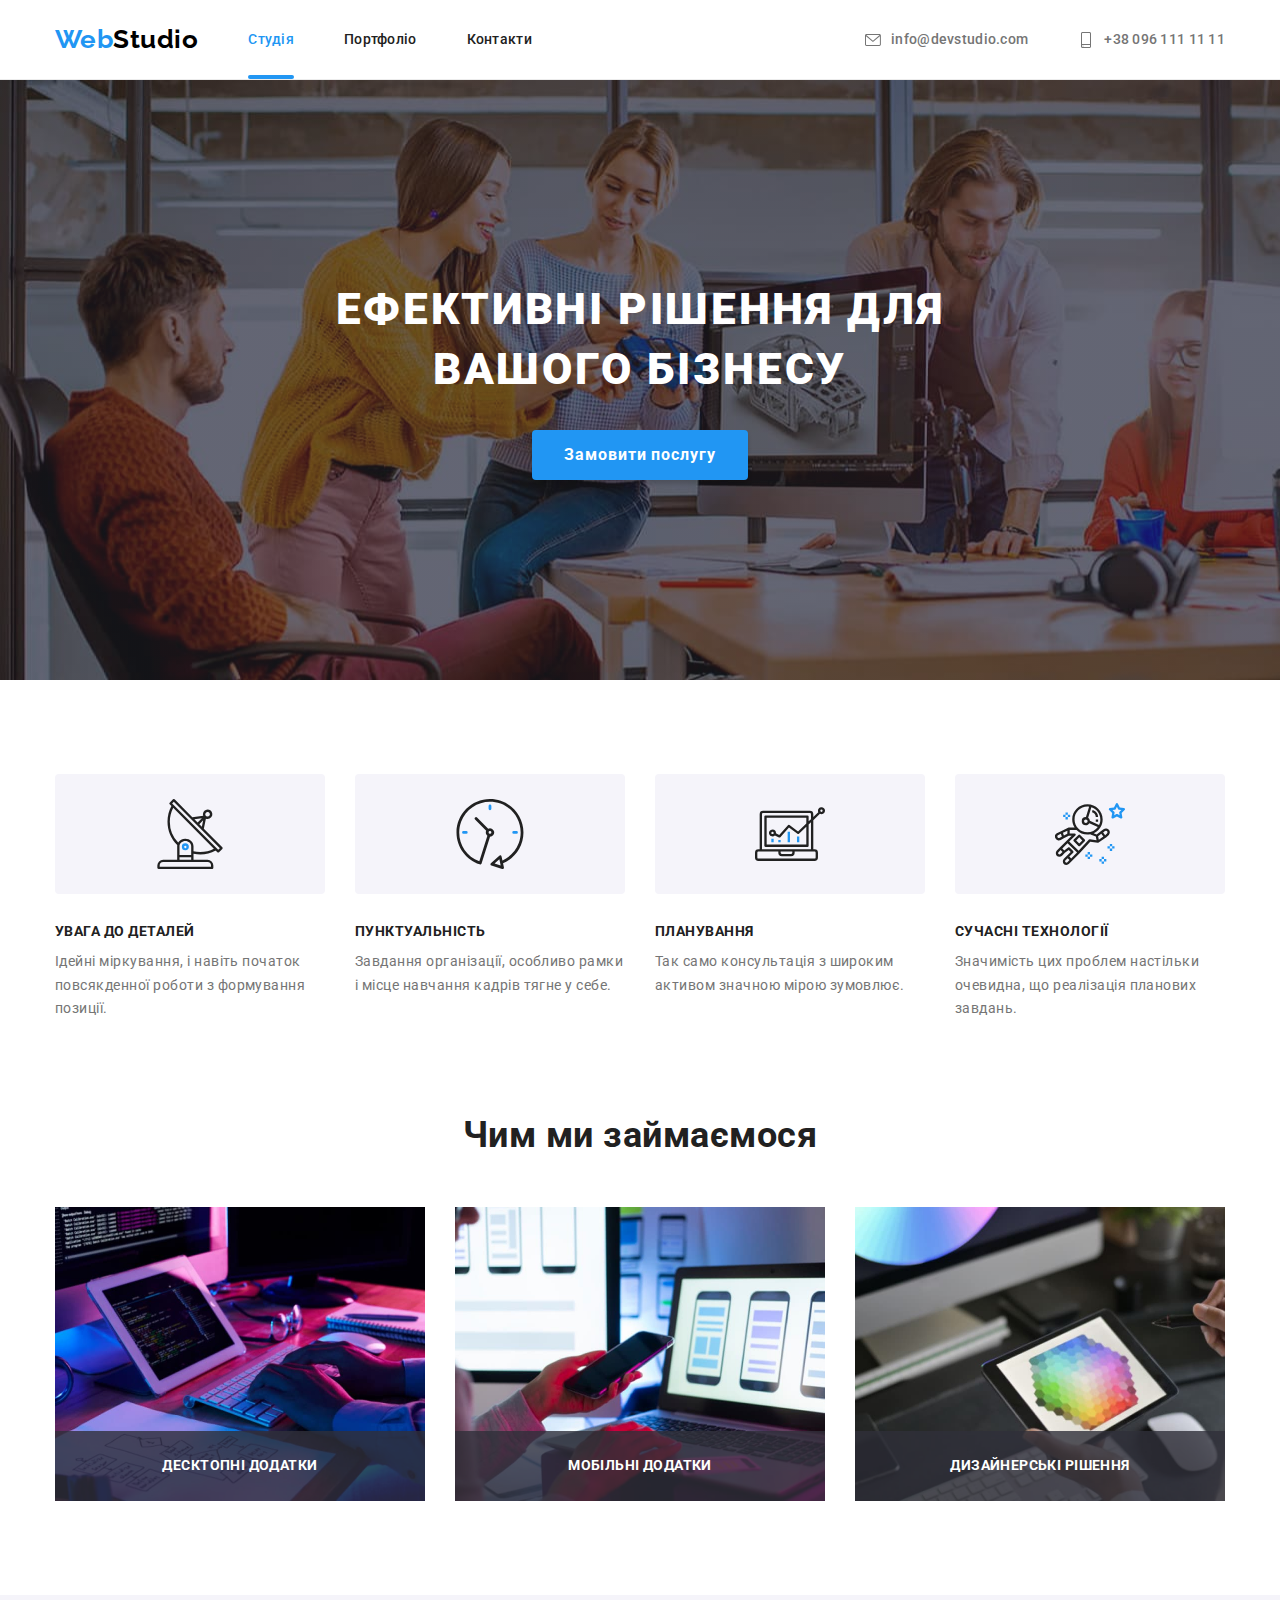
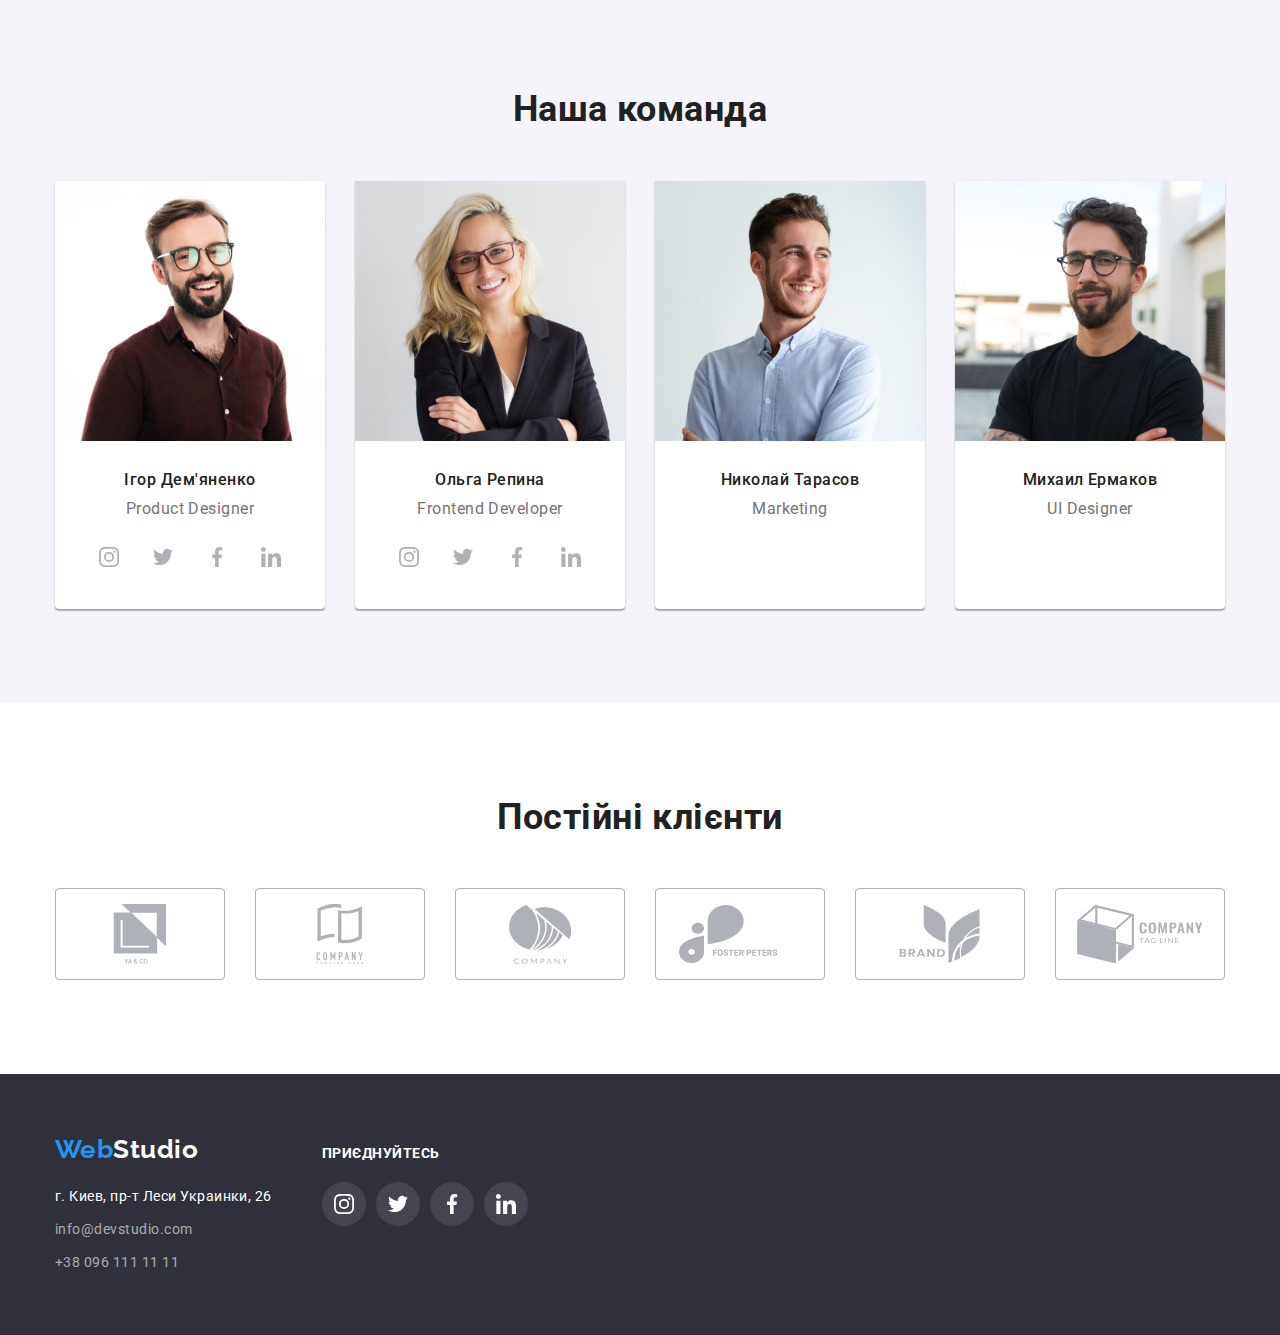
==== commit 6fdb77ba: "Переделал свг + фиксы по дз" ====
--- a/index.html
+++ b/index.html
@@ -42,7 +42,7 @@
                 <svg class="header__icon">
                   <use
                     class="header__svg"
-                    href="./images/icon/symbol-defs-mod.svg#icon-icon-envelope-mod"
+                    href="./images/icon/symbol-defs.svg#icon-envelope"
                   ></use>
                 </svg>
                 info@devstudio.com
@@ -53,7 +53,7 @@
                 <svg class="header__icon">
                   <use
                     class="header__svg"
-                    href="./images/icon/symbol-defs-mod.svg#icon-icon-smartphone-mod"
+                    href="./images/icon/symbol-defs.svg#icon-smartphone"
                   ></use>
                 </svg>
                 +38 096 111 11 11
@@ -65,7 +65,7 @@
         <div class="modal">
           <button class="main__modal-container" data-modal-close>
             <svg class="main__modal-cross">
-              <use href="./images/icon/symbol-defs-mod.svg#icon-cross"></use>
+              <use href="./images/icon/symbol-defs.svg#icon-cross"></use>
             </svg>
           </button>
         </div>
@@ -91,7 +91,7 @@
             <li class="main__item">
               <div class="main__ours-plus__icon">
                 <svg class="main__ours-plus__icon__svg">
-                  <use href="./images/icon/symbol-defs-mod.svg#icon-icon-antenna-mod"></use>
+                  <use href="./images/icon/symbol-defs.svg#icon-antenna"></use>
                 </svg>
               </div>
               <h3 class="main__item__head">Увага до деталей</h3>
@@ -102,7 +102,7 @@
             <li class="main__item">
               <div class="main__ours-plus__icon">
                 <svg class="main__ours-plus__icon__svg">
-                  <use href="./images/icon/symbol-defs-mod.svg#icon-icon-clock-mod"></use>
+                  <use href="./images/icon/symbol-defs.svg#icon-clock"></use>
                 </svg>
               </div>
               <h3 class="main__item__head">ПУНКТУАЛЬНІСТЬ</h3>
@@ -113,7 +113,7 @@
             <li class="main__item">
               <div class="main__ours-plus__icon">
                 <svg class="main__ours-plus__icon__svg">
-                  <use href="./images/icon/symbol-defs-mod.svg#icon-icon-diagram-mod"></use>
+                  <use href="./images/icon/symbol-defs.svg#icon-diagram"></use>
                 </svg>
               </div>
               <h3 class="main__item__head">ПЛАНУВАННЯ</h3>
@@ -124,7 +124,7 @@
             <li class="main__item">
               <div class="main__ours-plus__icon">
                 <svg class="main__ours-plus__icon__svg">
-                  <use href="./images/icon/symbol-defs-mod.svg#icon-icon-astronaut-mod"></use>
+                  <use href="./images/icon/symbol-defs.svg#icon-astronaut"></use>
                 </svg>
               </div>
               <h3 class="main__item__head">СУЧАСНІ ТЕХНОЛОГІЇ</h3>
@@ -173,7 +173,7 @@
                       target="_blank"
                     >
                       <svg class="main__team__soclist__svg">
-                        <use href="./images/icon/symbol-defs-mod.svg#icon-icon-insta-mod"></use>
+                        <use href="./images/icon/symbol-defs.svg#icon-insta"></use>
                       </svg>
                     </a>
                   </li>
@@ -184,7 +184,7 @@
                       target="_blank"
                     >
                       <svg class="main__team__soclist__svg">
-                        <use href="./images/icon/symbol-defs-mod.svg#icon-icon-twiter-mod"></use>
+                        <use href="./images/icon/symbol-defs.svg#icon-twiter"></use>
                       </svg>
                     </a>
                   </li>
@@ -195,7 +195,7 @@
                       target="_blank"
                     >
                       <svg class="main__team__soclist__svg">
-                        <use href="./images/icon/symbol-defs-mod.svg#icon-icon-facebook-mod"></use>
+                        <use href="./images/icon/symbol-defs.svg#icon-facebook"></use>
                       </svg>
                     </a>
                   </li>
@@ -206,7 +206,7 @@
                       target="_blank"
                     >
                       <svg class="main__team__soclist__svg">
-                        <use href="./images/icon/symbol-defs-mod.svg#icon-icon-linkedin-mod"></use>
+                        <use href="./images/icon/symbol-defs.svg#icon-linkedin"></use>
                       </svg>
                     </a>
                   </li>
@@ -226,7 +226,7 @@
                       target="_blank"
                     >
                       <svg class="main__team__soclist__svg">
-                        <use href="./images/icon/symbol-defs-mod.svg#icon-icon-insta-mod"></use>
+                        <use href="./images/icon/symbol-defs.svg#icon-insta"></use>
                       </svg>
                     </a>
                   </li>
@@ -237,7 +237,7 @@
                       target="_blank"
                     >
                       <svg class="main__team__soclist__svg">
-                        <use href="./images/icon/symbol-defs-mod.svg#icon-icon-twiter-mod"></use>
+                        <use href="./images/icon/symbol-defs.svg#icon-twiter"></use>
                       </svg>
                     </a>
                   </li>
@@ -248,7 +248,7 @@
                       target="_blank"
                     >
                       <svg class="main__team__soclist__svg">
-                        <use href="./images/icon/symbol-defs-mod.svg#icon-icon-facebook-mod"></use>
+                        <use href="./images/icon/symbol-defs.svg#icon-facebook"></use>
                       </svg>
                     </a>
                   </li>
@@ -259,7 +259,7 @@
                       target="_blank"
                     >
                       <svg class="main__team__soclist__svg">
-                        <use href="./images/icon/symbol-defs-mod.svg#icon-icon-linkedin-mod"></use>
+                        <use href="./images/icon/symbol-defs.svg#icon-linkedin"></use>
                       </svg>
                     </a>
                   </li>
@@ -279,7 +279,7 @@
                       target="_blank"
                     >
                       <svg class="main__team__soclist__svg">
-                        <use href="./images/icon/symbol-defs-mod.svg#icon-icon-insta-mod"></use>
+                        <use href="./images/icon/symbol-defs.svg#icon-icon-insta-mod"></use>
                       </svg>
                     </a>
                   </li>
@@ -290,7 +290,7 @@
                       target="_blank"
                     >
                       <svg class="main__team__soclist__svg">
-                        <use href="./images/icon/symbol-defs-mod.svg#icon-icon-twiter-mod"></use>
+                        <use href="./images/icon/symbol-defs.svg#icon-icon-twiter-mod"></use>
                       </svg>
                     </a>
                   </li>
@@ -301,7 +301,7 @@
                       target="_blank"
                     >
                       <svg class="main__team__soclist__svg">
-                        <use href="./images/icon/symbol-defs-mod.svg#icon-icon-facebook-mod"></use>
+                        <use href="./images/icon/symbol-defs.svg#icon-icon-facebook-mod"></use>
                       </svg>
                     </a>
                   </li>
@@ -312,7 +312,7 @@
                       target="_blank"
                     >
                       <svg class="main__team__soclist__svg">
-                        <use href="./images/icon/symbol-defs-mod.svg#icon-icon-linkedin-mod"></use>
+                        <use href="./images/icon/symbol-defs.svg#icon-icon-linkedin-mod"></use>
                       </svg>
                     </a>
                   </li>
@@ -332,7 +332,7 @@
                       target="_blank"
                     >
                       <svg class="main__team__soclist__svg">
-                        <use href="./images/icon/symbol-defs-mod.svg#icon-icon-insta-mod"></use>
+                        <use href="./images/icon/symbol-defs.svg#icon-icon-insta-mod"></use>
                       </svg>
                     </a>
                   </li>
@@ -343,7 +343,7 @@
                       target="_blank"
                     >
                       <svg class="main__team__soclist__svg">
-                        <use href="./images/icon/symbol-defs-mod.svg#icon-icon-twiter-mod"></use>
+                        <use href="./images/icon/symbol-defs.svg#icon-icon-twiter-mod"></use>
                       </svg>
                     </a>
                   </li>
@@ -354,7 +354,7 @@
                       target="_blank"
                     >
                       <svg class="main__team__soclist__svg">
-                        <use href="./images/icon/symbol-defs-mod.svg#icon-icon-facebook-mod"></use>
+                        <use href="./images/icon/symbol-defs.svg#icon-icon-facebook-mod"></use>
                       </svg>
                     </a>
                   </li>
@@ -365,7 +365,7 @@
                       target="_blank"
                     >
                       <svg class="main__team__soclist__svg">
-                        <use href="./images/icon/symbol-defs-mod.svg#icon-icon-linkedin-mod"></use>
+                        <use href="./images/icon/symbol-defs.svg#icon-icon-linkedin-mod"></use>
                       </svg>
                     </a>
                   </li>
@@ -385,7 +385,7 @@
                 <svg class="main__clients_svg">
                   <use
                     class="main__cliente-icon"
-                    href="./images/icon/symbol-defs-mod.svg#icon-icon-brendLogo-1-mod"
+                    href="./images/icon/symbol-defs.svg#icon-brendLogo-1"
                   ></use>
                 </svg>
               </a>
@@ -395,7 +395,7 @@
                 <svg class="main__clients_svg">
                   <use
                     class="main__cliente-icon"
-                    href="./images/icon/symbol-defs-mod.svg#icon-icon-brendLogo-2-mod"
+                    href="./images/icon/symbol-defs.svg#icon-brendLogo-2"
                   ></use>
                 </svg>
               </a>
@@ -405,7 +405,7 @@
                 <svg class="main__clients_svg">
                   <use
                     class="main__cliente-icon"
-                    href="./images/icon/symbol-defs-mod.svg#icon-icon-brendLogo-3-mod"
+                    href="./images/icon/symbol-defs.svg#icon-brendLogo-3"
                   ></use>
                 </svg>
               </a>
@@ -415,7 +415,7 @@
                 <svg class="main__clients_svg">
                   <use
                     class="main__cliente-icon"
-                    href="./images/icon/symbol-defs-mod.svg#icon-icon-brendLogo-4-mod"
+                    href="./images/icon/symbol-defs.svg#icon-brendLogo-4"
                   ></use>
                 </svg>
               </a>
@@ -425,7 +425,7 @@
                 <svg class="main__clients_svg">
                   <use
                     class="main__cliente-icon"
-                    href="./images/icon/symbol-defs-mod.svg#icon-icon-brendLogo-5-mod"
+                    href="./images/icon/symbol-defs.svg#icon-brendLogo-5"
                   ></use>
                 </svg>
               </a>
@@ -435,7 +435,7 @@
                 <svg class="main__clients_svg">
                   <use
                     class="main__cliente-icon"
-                    href="./images/icon/symbol-defs-mod.svg#icon-icon-brendLogo-6-mod"
+                    href="./images/icon/symbol-defs.svg#icon-brendLogo-6"
                   ></use>
                 </svg>
               </a>
@@ -477,28 +477,28 @@
             <li class="footer__soclist__item">
               <a class="footer__icon" href="https://www.instagram.com/" target="_blank">
                 <svg class="footer__svg">
-                  <use href="./images/icon/symbol-defs-mod.svg#icon-icon-insta-mod"></use>
+                  <use href="./images/icon/symbol-defs.svg#icon-insta"></use>
                 </svg>
               </a>
             </li>
             <li class="footer__soclist__item">
               <a class="footer__icon" href="https://twitter.com//" target="_blank">
                 <svg class="footer__svg">
-                  <use href="./images/icon/symbol-defs-mod.svg#icon-icon-twiter-mod"></use>
+                  <use href="./images/icon/symbol-defs.svg#icon-twiter"></use>
                 </svg>
               </a>
             </li>
             <li class="footer__soclist__item">
               <a class="footer__icon" href="https://www.facebook.com/" target="_blank">
                 <svg class="footer__svg">
-                  <use href="./images/icon/symbol-defs-mod.svg#icon-icon-facebook-mod"></use>
+                  <use href="./images/icon/symbol-defs.svg#icon-facebook"></use>
                 </svg>
               </a>
             </li>
             <li class="footer__soclist__item">
               <a class="footer__icon" href="https://www.linkedin.com/" target="_blank">
                 <svg class="footer__svg">
-                  <use href="./images/icon/symbol-defs-mod.svg#icon-icon-linkedin-mod"></use>
+                  <use href="./images/icon/symbol-defs.svg#icon-linkedin"></use>
                 </svg>
               </a>
             </li>
--- a/css/styles.css
+++ b/css/styles.css
@@ -35,6 +35,10 @@
   display: block;
 }
 
+button {
+  padding: 0;
+}
+
 *,
 *::before,
 *::after {
@@ -63,12 +67,7 @@
   color: var(--button-hover-color);
 }
 
-/* .button-blue {
-
-  transition: background-color 250ms cubic-bezier(0.4, 0, 0.2, 1);
-} */
-
-.button-blue:hover,
+/* .button-blue:hover,
 .button-blue:focus {
   border-radius: 4px;
 
@@ -76,7 +75,7 @@
   background-color: var(--button-hover-color);
   box-shadow: 0px 3px 1px rgba(0, 0, 0, 0.1), 0px 1px 2px rgba(0, 0, 0, 0.08),
     0px 2px 2px rgba(0, 0, 0, 0.12);
-}
+} */
 
 .button,
 .button-blue {
@@ -168,16 +167,13 @@
   margin-left: auto;
 }
 
-.header__contacts {
-  display: flex;
-  align-items: center;
-}
-
 .header__icon {
   width: 16px;
   height: 16px;
   margin-right: 10px;
   fill: var(--text-color);
+
+  transition: fill 250ms cubic-bezier(0.4, 0, 0.2, 1);
 }
 
 .header__logo {
@@ -219,6 +215,9 @@
 }
 
 .header__contacts {
+  display: flex;
+  align-items: center;
+
   font-weight: 500;
   font-size: 14px;
   line-height: 1.14;
@@ -274,7 +273,8 @@
   color: var(--color-blu-fon);
   background-color: var(--main-color);
 
-  transition: color 250ms cubic-bezier(0.4, 0, 0.2, 1), background-color 250ms cubic-bezier(0.4, 0, 0.2, 1);
+  transition: color 250ms cubic-bezier(0.4, 0, 0.2, 1),
+    background-color 250ms cubic-bezier(0.4, 0, 0.2, 1);
 }
 
 /* Modal */
@@ -287,6 +287,9 @@
   height: 100%;
 
   background: rgba(0, 0, 0, 0.2);
+  opacity: 1;
+
+  transition: opacity 250ms cubic-bezier(0.4, 0, 0.2, 1);
 }
 
 .backdrop.is-hidden {
@@ -309,8 +312,13 @@
 
 .main__modal-container {
   position: absolute;
-  top: 5px;
-  right: 5px;
+
+  display: flex;
+  justify-content: center;
+  align-items: center;
+
+  top: 8px;
+  right: 8px;
   width: 30px;
   height: 30px;
 
@@ -320,11 +328,8 @@
 }
 
 .main__modal-cross {
-  display: flex;
-  justify-content: center;
-  align-items: center;
-  width: 18px;
-  height: 18px;
+  width: 11px;
+  height: 11px;
 }
 
 /*Наші плюси*/
@@ -497,7 +502,8 @@
   border-radius: 50%;
   fill: #afb1b8;
 
-  transition: background-color 250ms cubic-bezier(0.4, 0, 0.2, 1), fill 250ms cubic-bezier(0.4, 0, 0.2, 1);
+  transition: background-color 250ms cubic-bezier(0.4, 0, 0.2, 1),
+    fill 250ms cubic-bezier(0.4, 0, 0.2, 1);
 }
 
 .main__team__soclist__icon:hover,
@@ -555,7 +561,6 @@
 }
 
 .main__clients_svg {
-  width: 106px;
   height: 60px;
 }
 
@@ -579,7 +584,6 @@
 }
 
 .main-port__container {
-  background-color: red;
   padding-top: 20px;
   padding-bottom: 20px;
   padding-left: 24px;
@@ -597,6 +601,10 @@
   gap: 30px;
 }
 
+.main-port__link {
+  transition: box-shadow 250ms cubic-bezier(0.4, 0, 0.2, 1);
+}
+
 .main-port__link:hover,
 .main-port__link:focus {
   display: block;
@@ -606,7 +614,6 @@
 .main-port__thumb {
   position: relative;
 
-  display: inline-block;
   width: 370px;
 
   overflow: hidden;
@@ -615,7 +622,7 @@
 .main-port__overlay {
   position: absolute;
   left: 0;
-  top: 0;
+  top: 1px;
 
   width: 100%;
   height: 100%;
@@ -649,7 +656,19 @@
   letter-spacing: 0.03em;
   color: var(--headers-color);
 
-  transition: color 250ms cubic-bezier(0.4, 0, 0.2, 1), background-color 250ms cubic-bezier(0.4, 0, 0.2, 1);
+  transition: color 250ms cubic-bezier(0.4, 0, 0.2, 1),
+    background-color 250ms cubic-bezier(0.4, 0, 0.2, 1),
+    box-shadow 250ms cubic-bezier(0.4, 0, 0.2, 1);
+}
+
+.main-port__list__item:hover,
+.main-port__list__item:focus {
+  border-radius: 4px;
+
+  color: var(--color-blu-fon);
+  background-color: var(--button-hover-color);
+  box-shadow: 0px 3px 1px rgba(0, 0, 0, 0.1), 0px 1px 2px rgba(0, 0, 0, 0.08),
+    0px 2px 2px rgba(0, 0, 0, 0.12);
 }
 
 .main-port__list__head {
@@ -717,7 +736,6 @@
   font-family: var(--primary-font);
   font-size: 14px;
   line-height: 1.71;
-
 }
 
 .footer__list li {
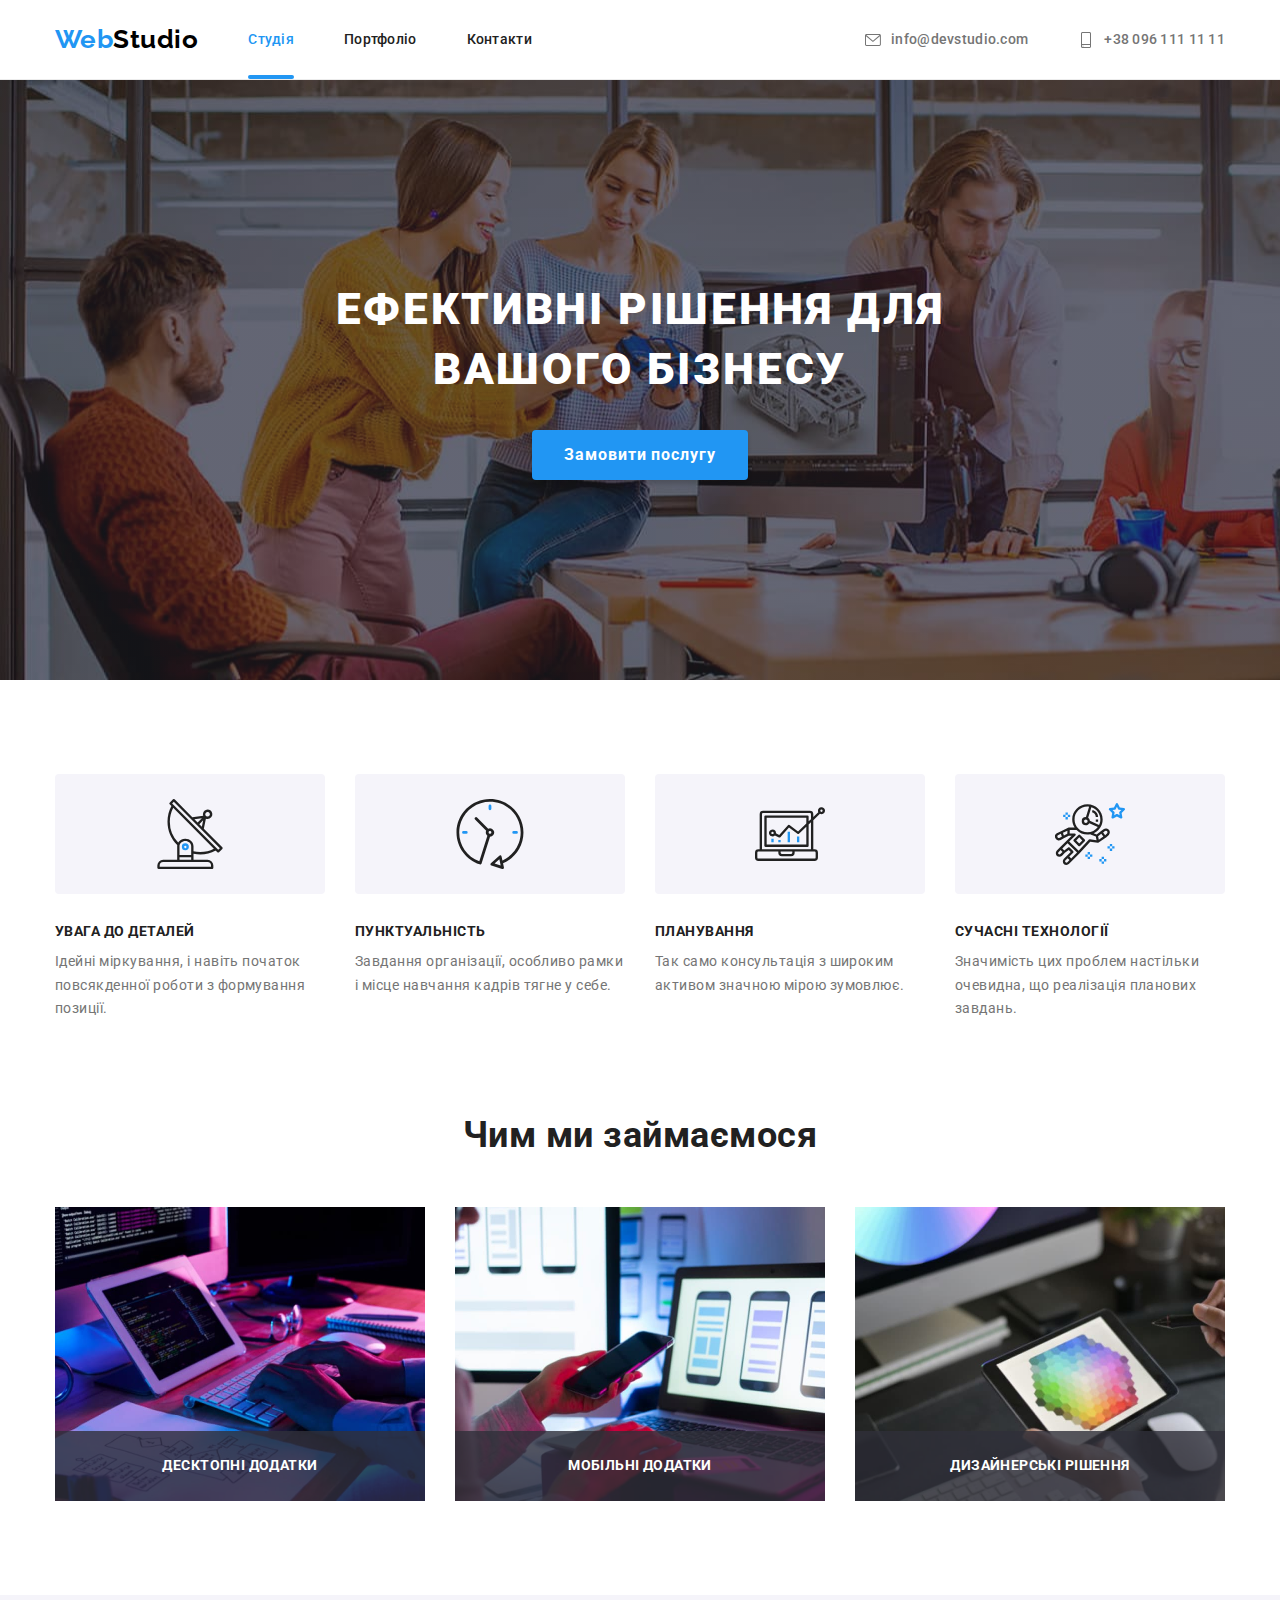
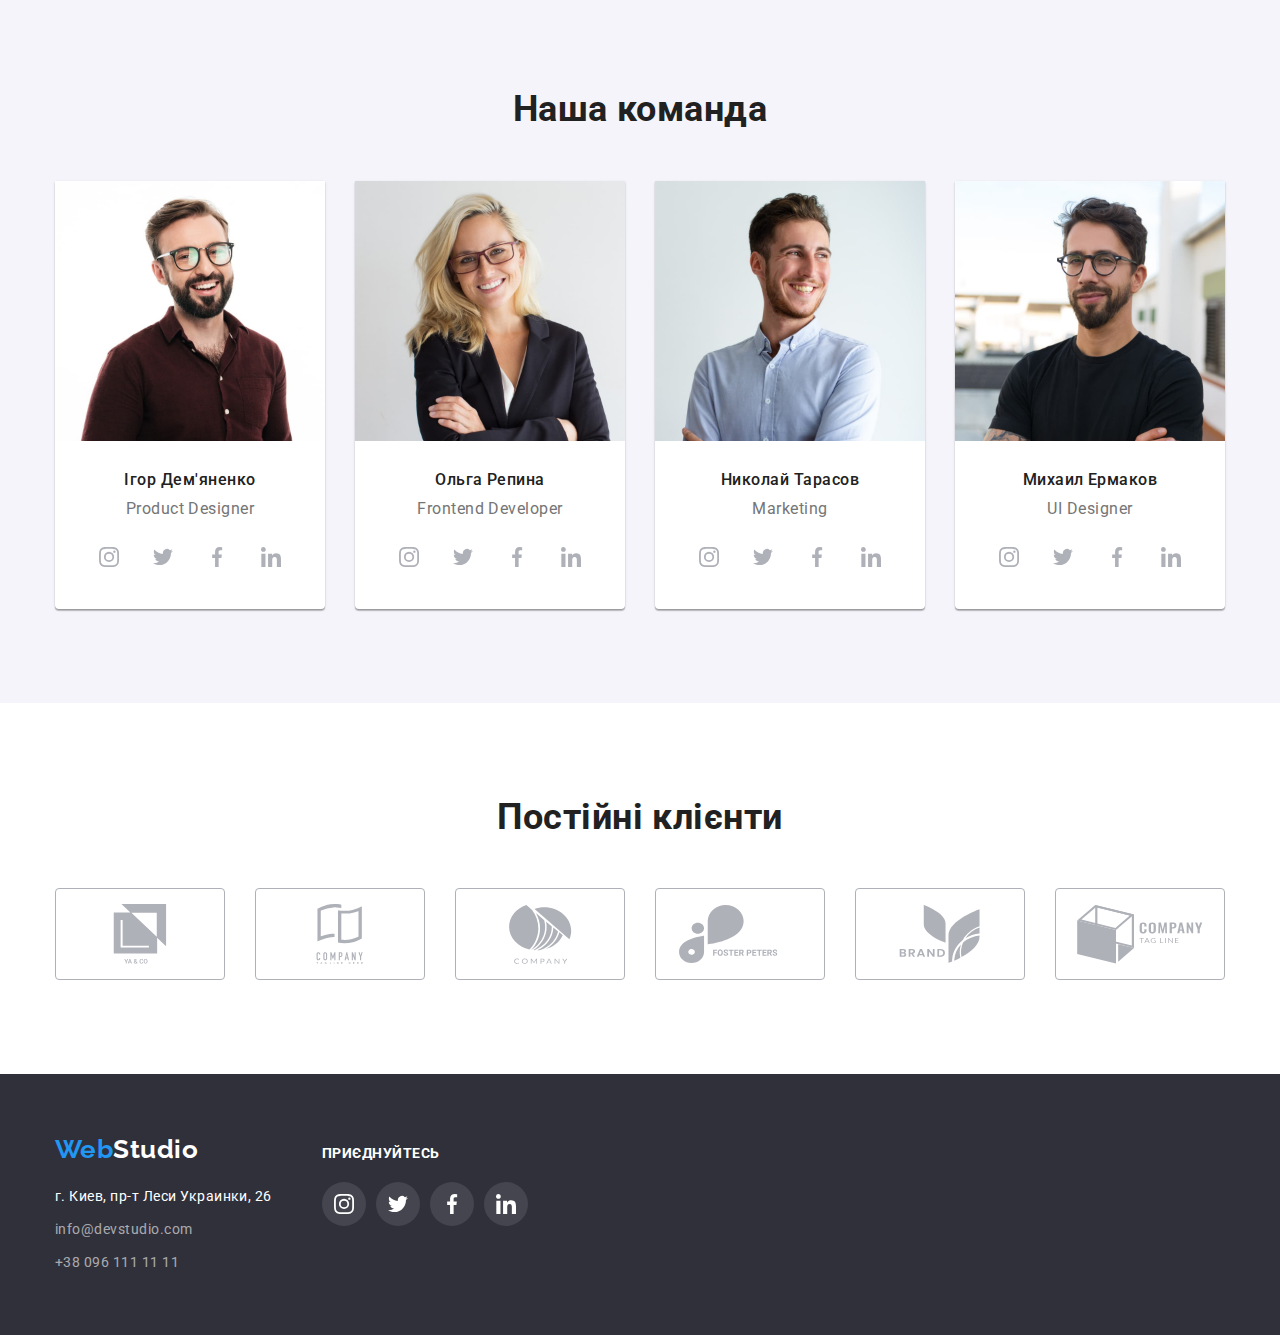
==== commit 46be0918: "фикс соц-сетей у сотрудников" ====
--- a/index.html
+++ b/index.html
@@ -279,7 +279,7 @@
                       target="_blank"
                     >
                       <svg class="main__team__soclist__svg">
-                        <use href="./images/icon/symbol-defs.svg#icon-icon-insta-mod"></use>
+                        <use href="./images/icon/symbol-defs.svg#icon-insta"></use>
                       </svg>
                     </a>
                   </li>
@@ -290,7 +290,7 @@
                       target="_blank"
                     >
                       <svg class="main__team__soclist__svg">
-                        <use href="./images/icon/symbol-defs.svg#icon-icon-twiter-mod"></use>
+                        <use href="./images/icon/symbol-defs.svg#icon-twiter"></use>
                       </svg>
                     </a>
                   </li>
@@ -301,7 +301,7 @@
                       target="_blank"
                     >
                       <svg class="main__team__soclist__svg">
-                        <use href="./images/icon/symbol-defs.svg#icon-icon-facebook-mod"></use>
+                        <use href="./images/icon/symbol-defs.svg#icon-facebook"></use>
                       </svg>
                     </a>
                   </li>
@@ -312,7 +312,7 @@
                       target="_blank"
                     >
                       <svg class="main__team__soclist__svg">
-                        <use href="./images/icon/symbol-defs.svg#icon-icon-linkedin-mod"></use>
+                        <use href="./images/icon/symbol-defs.svg#icon-linkedin"></use>
                       </svg>
                     </a>
                   </li>
@@ -332,7 +332,7 @@
                       target="_blank"
                     >
                       <svg class="main__team__soclist__svg">
-                        <use href="./images/icon/symbol-defs.svg#icon-icon-insta-mod"></use>
+                        <use href="./images/icon/symbol-defs.svg#icon-insta"></use>
                       </svg>
                     </a>
                   </li>
@@ -343,7 +343,7 @@
                       target="_blank"
                     >
                       <svg class="main__team__soclist__svg">
-                        <use href="./images/icon/symbol-defs.svg#icon-icon-twiter-mod"></use>
+                        <use href="./images/icon/symbol-defs.svg#icon-twiter"></use>
                       </svg>
                     </a>
                   </li>
@@ -354,7 +354,7 @@
                       target="_blank"
                     >
                       <svg class="main__team__soclist__svg">
-                        <use href="./images/icon/symbol-defs.svg#icon-icon-facebook-mod"></use>
+                        <use href="./images/icon/symbol-defs.svg#icon-facebook"></use>
                       </svg>
                     </a>
                   </li>
@@ -365,7 +365,7 @@
                       target="_blank"
                     >
                       <svg class="main__team__soclist__svg">
-                        <use href="./images/icon/symbol-defs.svg#icon-icon-linkedin-mod"></use>
+                        <use href="./images/icon/symbol-defs.svg#icon-linkedin"></use>
                       </svg>
                     </a>
                   </li>
--- a/css/styles.css
+++ b/css/styles.css
@@ -67,16 +67,6 @@
   color: var(--button-hover-color);
 }
 
-/* .button-blue:hover,
-.button-blue:focus {
-  border-radius: 4px;
-
-  color: var(--color-blu-fon);
-  background-color: var(--button-hover-color);
-  box-shadow: 0px 3px 1px rgba(0, 0, 0, 0.1), 0px 1px 2px rgba(0, 0, 0, 0.08),
-    0px 2px 2px rgba(0, 0, 0, 0.12);
-} */
-
 .button,
 .button-blue {
   cursor: pointer;
@@ -140,6 +130,7 @@
 .header {
   padding-top: 24px;
   padding-bottom: 24px;
+
   border-bottom: solid var(--border-color) 1px;
 }
 
@@ -156,14 +147,15 @@
 
 .header__menu {
   display: flex;
+
   gap: 50px;
   margin-left: 50px;
 }
 
 .header__menu-2 {
   display: flex;
+
   gap: 50px;
-
   margin-left: auto;
 }
 
@@ -171,6 +163,7 @@
   width: 16px;
   height: 16px;
   margin-right: 10px;
+
   fill: var(--text-color);
 
   transition: fill 250ms cubic-bezier(0.4, 0, 0.2, 1);
@@ -187,6 +180,7 @@
 
 .header__logo_top {
   color: #000;
+
   margin-top: auto;
   margin-bottom: auto;
 }
@@ -341,6 +335,7 @@
 
 .main__ours-plus ul {
   display: flex;
+
   gap: 30px;
 }
 
@@ -399,6 +394,7 @@
 
 .main__work__list {
   display: flex;
+
   gap: 30px;
 }
 
@@ -423,6 +419,7 @@
   display: flex;
   justify-content: center;
   align-items: center;
+
   height: 70px;
   width: 100%;
 
@@ -445,12 +442,14 @@
   font-size: 36px;
   line-height: 1.16;
   text-align: center;
+
   color: var(--headers-color);
 }
 
 .main__team__list {
   display: flex;
   justify-content: center;
+
   gap: 30px;
 }
 
@@ -472,19 +471,23 @@
   font-size: 16px;
   line-height: 1.18;
   text-align: center;
+
   color: var(--headers-color);
 }
 
 .main__team__prof {
   margin-bottom: 16px;
+
   font-size: 16px;
   line-height: 1.18;
   text-align: center;
+
   color: var(--text-color);
 }
 
 .main__team__soclist {
   display: flex;
+
   gap: 10px;
 }
 
@@ -532,20 +535,23 @@
   font-size: 36px;
   line-height: 1.16;
   text-align: center;
+
   color: #212121;
 }
 
 .main__clients__list {
   display: flex;
+
   gap: 30px;
 }
 
 .main__clients__icon {
   display: flex;
+  justify-content: center;
+  align-items: center;
+
   width: 170px;
   height: 92px;
-  justify-content: center;
-  align-items: center;
 
   border: 1px solid #afb1b8;
   border-radius: 4px;
@@ -578,6 +584,7 @@
 .main-port__list {
   display: flex;
   justify-content: center;
+
   margin-bottom: 50px;
   margin-top: 0;
   gap: 8px;
@@ -598,6 +605,7 @@
 .main-port__list-2 {
   display: flex;
   flex-wrap: wrap;
+
   gap: 30px;
 }
 
@@ -632,6 +640,7 @@
   line-height: 1.56;
   letter-spacing: 0.03em;
   background-color: var(--main-color);
+
   color: #fff;
 
   transform: translateY(100%);
@@ -645,16 +654,18 @@
 
 .main-port__list__item {
   padding: 6px 22px;
+
   border-radius: 4px;
   border: none;
 
-  background-color: #f5f4fa;
   font-family: var(--primary-font);
   font-weight: 500;
   font-size: 16px;
   line-height: 1.62;
   letter-spacing: 0.03em;
+
   color: var(--headers-color);
+  background-color: #f5f4fa;
 
   transition: color 250ms cubic-bezier(0.4, 0, 0.2, 1),
     background-color 250ms cubic-bezier(0.4, 0, 0.2, 1),
@@ -679,12 +690,14 @@
   font-size: 18px;
   line-height: 2;
   letter-spacing: 0.06em;
+
   color: var(--headers-color);
 }
 
 .main-port__list__description {
   font-size: 16px;
   line-height: 1.88;
+
   color: var(--text-color);
 }
 /* ------------------------------------------------------------------  FOOTER  ------------------------------------------------------------------*/
@@ -712,8 +725,10 @@
 
 .footer__logo_bot {
   display: block;
+
+  margin-bottom: 20px;
+
   color: #fff;
-  margin-bottom: 20px;
 }
 
 .header__logo_mod {
@@ -723,6 +738,7 @@
 .footer__address {
   font-size: 14px;
   line-height: 1.71;
+
   color: rgba(255, 255, 255, 0.6);
 
   transition: color 250ms cubic-bezier(0.4, 0, 0.2, 1);
@@ -761,23 +777,25 @@
   font-size: 14px;
   line-height: 1.14;
   text-transform: uppercase;
+
   color: #ffffff;
 }
 
 .footer__soclist {
   display: flex;
+
   gap: 10px;
   padding: 0;
 }
 
 .footer__icon {
   display: flex;
-  border-radius: 50%;
   justify-content: center;
   align-items: center;
 
   width: 44px;
   height: 44px;
+  border-radius: 50%;
 
   background-color: rgba(255, 255, 255, 0.1);
 
@@ -792,5 +810,6 @@
 .footer__svg {
   width: 20px;
   height: 20px;
+  
   fill: #ffffff;
 }
